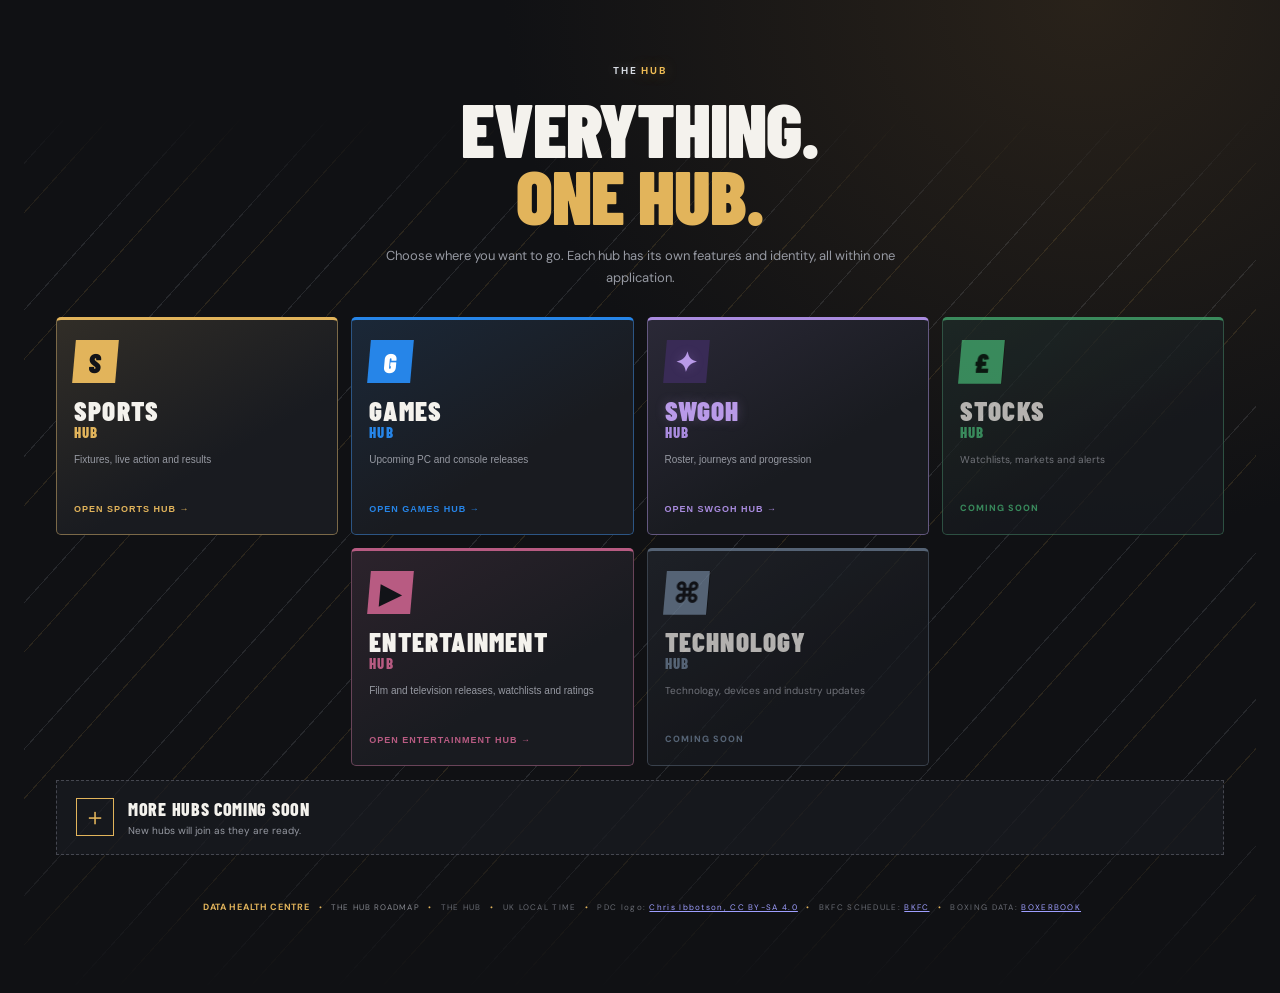
==== index.html @ 15275856 "Fix active darts events and refresh sports feeds" ====
<!doctype html>
<html lang="en-GB">
<head>
  <meta charset="utf-8">
  <meta name="viewport" content="width=device-width, initial-scale=1, viewport-fit=cover">
  <meta name="theme-color" content="#101114">
  <meta name="description" content="The Hub brings Sports, Games, SWGOH and more together in one place.">
  <link rel="manifest" href="./manifest.json">
  <link rel="stylesheet" href="./styles.css?v=20261112-14">
  <title>The Hub</title>
  <link rel="stylesheet" href="./swgoh.css?v=20261112-06">
</head>
<body>
  <div class="app-shell">
    <header class="topbar">
      <div class="brand-calendar-switcher">
        <button class="brand brand-calendar-trigger" id="calendar-menu-trigger" type="button" aria-label="Switch hub" aria-haspopup="true" aria-expanded="false" aria-controls="mobile-calendar-menu">
          <span class="brand-mark" id="brand-mark-letter">S</span>
          <span class="brand-wordmark"><strong id="brand-title">SPORTS</strong><small id="brand-subtitle">HUB</small></span>
          <span class="brand-switcher-caret" aria-hidden="true">⌄</span>
        </button>
        <div id="mobile-calendar-menu" class="mobile-calendar-menu" hidden aria-label="Choose hub"><button type="button" data-screen="hub-selection-screen"><span class="brand-menu-mark hub-home-mark" aria-hidden="true">H</span><span class="calendar-menu-wordmark"><strong>THE HUB</strong></span></button><button type="button" data-screen="home-screen"><span class="brand-menu-mark sports-mark" aria-hidden="true">S</span><span class="calendar-menu-wordmark"><strong>SPORTS</strong><small>HUB</small></span></button><button type="button" data-screen="games-calendar-screen"><span class="brand-menu-mark games-mark" aria-hidden="true">G</span><span class="calendar-menu-wordmark"><strong>GAMES</strong><small>HUB</small></span></button><button type="button" data-screen="entertainment-hub-screen"><span class="brand-menu-mark entertainment-mark" aria-hidden="true">▶</span><span class="calendar-menu-wordmark"><strong>ENTERTAINMENT</strong><small>HUB</small></span></button><button type="button" data-screen="swgoh-hub-screen"><img class="brand-menu-logo swgoh-menu-logo" src="https://play-lh.googleusercontent.com/A6eqLfsKSxaqGXhweuxc57kkkL4RkCNPL3sWHwXJ52Li1Fuiu327nGz4NnWhVRa73HYWrLvtTcNi_VzxZzJ_1Ck%3Dw240-h480" alt="" loading="lazy"><span class="calendar-menu-wordmark"><strong>SWGOH</strong><small>HUB</small></span></button></div>
      </div>
      <nav class="topbar-nav" aria-label="Main navigation">
        <button type="button" class="topbar-nav-item active" data-screen="home-screen"><span aria-hidden="true">⌂</span> HOME</button>
        <button type="button" class="topbar-nav-item" data-screen="weekend-screen"><span aria-hidden="true">★</span> FAVOURITES</button>
        <button type="button" class="topbar-nav-item sports-only-nav-item" data-screen="calendar-screen"><span aria-hidden="true">▦</span> CALENDAR</button>
      </nav>
      <div class="topbar-actions"><button id="global-search-open" class="secondary-button global-search-open" type="button" aria-label="Search all sports">⌕ <span>SEARCH</span></button><div class="notification-center" id="notification-center"><button id="notification-bell" class="secondary-button notification-bell" type="button" aria-label="Open notifications" aria-expanded="false" aria-controls="notification-popover"><span aria-hidden="true">🔔</span><span class="notification-bell-label">ALERTS</span><span id="notification-count" class="notification-count" hidden>0</span></button><section id="notification-popover" class="notification-popover" aria-label="Upcoming event notifications" hidden><div class="notification-popover-heading"><div><strong>UPCOMING ALERTS</strong><small>Events and releases in the next 14 days</small></div><button id="notification-mark-read" type="button">MARK ALL READ</button></div><div id="notification-list" class="notification-list"><p class="notification-empty">Loading upcoming events…</p></div></section></div><div class="topbar-display-tools" aria-label="Display options"><button type="button" id="home-customise-toggle" aria-expanded="false">⚙ PERSONALISE HOME</button><button type="button" id="compact-view-toggle" aria-pressed="false">▤ COMPACT VIEW</button></div><span class="live-status"><i></i> SCHEDULE</span><button id="manual-refresh" class="primary-button topbar-refresh" type="button" aria-label="Check for newly published sports data">CHECKING…</button></div>
    </header>
    <nav class="top-sport-selector" aria-label="Switch sport">
      <button type="button" class="top-sport-button" data-top-sport="f1" aria-label="Formula 1"><img src="https://www.formula1.com/assets/home/_next/static/media/f1-logo.43a01c6b.svg" alt=""><span>F1</span></button>
      <button type="button" class="top-sport-button" data-top-sport="darts" aria-label="PDC Darts"><img src="https://commons.wikimedia.org/wiki/Special:FilePath/Professional_Darts_Corporation_logo.png" alt="PDC logo" onerror="this.replaceWith(Object.assign(document.createElement('span'),{className:'top-sport-wordmark top-sport-pdc-fallback',textContent:'PDC'}))"><span>DARTS</span></button>
      <button type="button" class="top-sport-button" data-top-sport="boxing" aria-label="Boxing"><span class="top-sport-wordmark boxing-mark">BOX</span><span>BOXING</span></button>
      <button type="button" class="top-sport-button" data-top-sport="ufc" aria-label="UFC"><img src="https://commons.wikimedia.org/wiki/Special:Redirect/file/UFC%20Logo.svg" alt=""><span>UFC</span></button>
      <button type="button" class="top-sport-button" data-top-sport="speedway" aria-label="FIM Speedway"><span class="top-sport-wordmark speedway-top-mark">FIM</span><span>SPEEDWAY</span></button>
    </nav>
    <nav class="games-platform-hub" id="games-platform-hub" aria-label="Browse game releases by platform">
      <div class="games-platform-hub-heading"><span class="eyebrow games-eyebrow">EXPLORE BY PLATFORM</span><span>CHOOSE A PLATFORM TO SEE ITS UPCOMING RELEASES</span></div>
      <div class="games-platform-hub-grid">
        <button type="button" data-games-platform="all" aria-pressed="true"><span class="games-platform-hub-mark">ALL</span><strong>All platforms</strong><small>Every PC &amp; console release</small></button>
        <button type="button" data-games-platform="pc" aria-pressed="false"><img src="./assets/platform-windows.svg" alt=""><strong>PC</strong><small>Windows &amp; PC releases</small></button>
        <button type="button" data-games-platform="playstation" aria-pressed="false"><img src="./assets/platform-playstation.svg" alt=""><strong>PlayStation</strong><small>PS5 &amp; PS4 releases</small></button>
        <button type="button" data-games-platform="xbox" aria-pressed="false"><img src="./assets/platform-xbox.svg" alt=""><strong>Xbox</strong><small>Xbox console releases</small></button>
        <button type="button" data-games-platform="nintendo" aria-pressed="false"><img src="./assets/platform-nintendo.svg" alt=""><strong>Nintendo</strong><small>Switch family releases</small></button>
      </div>
    </nav>
    
    <section class="next-event-strip" aria-label="Next upcoming event in each sport">
      <div class="next-event-strip-heading"><span class="eyebrow">UP NEXT</span><span>SELECT AN EVENT TO OPEN ITS SPORT</span></div>
      <div id="next-event-ticker" class="next-event-ticker" aria-live="polite"><span class="next-event-loading">Loading the next events…</span></div>
    </section>

    <main>
      <section id="hub-selection-screen" class="screen hub-selection-screen active" aria-labelledby="hub-selection-title">
        <div class="hub-selection-hero">
          <span class="eyebrow"><span class="hub-name-the">THE</span> <span class="hub-name-hub">HUB</span></span>
          <h1 id="hub-selection-title">Everything.<br><em>One hub.</em></h1>
          <p>Choose where you want to go. Each hub has its own features and identity, all within one application.</p>
        </div>
        <div class="hub-selection-grid" aria-label="Choose a hub">
          <button type="button" class="hub-selection-tile sports-hub-tile" data-hub-screen="home-screen">
            <span class="hub-tile-mark sports-tile-mark" aria-hidden="true">S</span><span class="hub-tile-name"><strong>SPORTS</strong><small>HUB</small></span><span class="hub-tile-description">Fixtures, live action and results</span><span class="hub-tile-open">OPEN SPORTS HUB →</span>
          </button>
          <button type="button" class="hub-selection-tile games-hub-tile" data-hub-screen="games-calendar-screen">
            <span class="hub-tile-mark games-tile-mark" aria-hidden="true">G</span><span class="hub-tile-name"><strong>GAMES</strong><small>HUB</small></span><span class="hub-tile-description">Upcoming PC and console releases</span><span class="hub-tile-open">OPEN GAMES HUB →</span>
          </button>
          <button type="button" class="hub-selection-tile swgoh-hub-tile" data-hub-screen="swgoh-hub-screen">
            <span class="hub-tile-mark swgoh-tile-mark" aria-hidden="true">✦</span><span class="hub-tile-name"><strong>SWGOH</strong><small>HUB</small></span><span class="hub-tile-description">Roster, journeys and progression</span><span class="hub-tile-open">OPEN SWGOH HUB →</span>
          </button>
          <article class="hub-selection-tile stock-hub-tile is-coming" aria-label="Stocks Hub coming soon">
            <span class="hub-tile-mark stock-tile-mark" aria-hidden="true">£</span><span class="hub-tile-name"><strong>STOCKS</strong><small>HUB</small></span><span class="hub-tile-description">Watchlists, markets and alerts</span><span class="hub-tile-open">COMING SOON</span>
          </article>
          <button type="button" class="hub-selection-tile entertainment-hub-tile" data-hub-screen="entertainment-hub-screen">
            <span class="hub-tile-mark entertainment-tile-mark" aria-hidden="true">▶</span><span class="hub-tile-name"><strong>ENTERTAINMENT</strong><small>HUB</small></span><span class="hub-tile-description">Film and television releases, watchlists and ratings</span><span class="hub-tile-open">OPEN ENTERTAINMENT HUB →</span>
          </button>
          <article class="hub-selection-tile technology-hub-tile is-coming" aria-label="Technology Hub coming soon">
            <span class="hub-tile-mark technology-tile-mark" aria-hidden="true">⌘</span><span class="hub-tile-name"><strong>TECHNOLOGY</strong><small>HUB</small></span><span class="hub-tile-description">Technology, devices and industry updates</span><span class="hub-tile-open">COMING SOON</span>
          </article>
        </div>
        <section class="hub-selection-coming"><span class="hub-selection-coming-mark">＋</span><div><strong>More Hubs Coming Soon</strong><p>New hubs will join as they are ready.</p></div></section>
      </section>
<section id="entertainment-hub-screen" class="screen entertainment-hub-screen" aria-labelledby="entertainment-hub-title">
  <div class="entertainment-hero">
    <div class="entertainment-hero-copy">
      <span class="eyebrow entertainment-eyebrow">THE ENTERTAINMENT HUB</span>
      <h1 id="entertainment-hub-title">Film. Television.<br><em>All in one place.</em></h1>
      <p>Discover cinema releases, new and returning series, trailers and where to watch in the UK.</p>
      <div class="entertainment-hero-meta"><span>FILM &amp; TELEVISION ONLY</span><span>POWERED BY TMDB</span></div>
    </div><div class="entertainment-hero-mark" aria-hidden="true">▶</div>
  </div>
  <div class="entertainment-toolbar">
    <label class="entertainment-search"><span aria-hidden="true">⌕</span><input id="entertainment-search-input" type="search" placeholder="Search films and television…" autocomplete="off"><kbd>ENTER</kbd></label>
    <span id="entertainment-data-status" class="entertainment-data-status" role="status" aria-live="polite">Connecting to film and TV listings…</span>
  </div>
  <nav class="entertainment-section-nav" aria-label="Entertainment sections">
    <a href="#entertainment-film-section">FILMS</a><a href="#entertainment-tv-section">TELEVISION</a><a href="#entertainment-watchlist-section">MY WATCHLIST</a>
  </nav>
  <section id="entertainment-search-results" class="entertainment-content-section" hidden>
    <div class="entertainment-section-heading"><div><span class="eyebrow entertainment-eyebrow">DISCOVERY</span><h2>Search <em>results.</em></h2></div><span id="entertainment-search-count" class="entertainment-section-tag"></span></div>
    <div id="entertainment-search-grid" class="entertainment-title-grid"></div>
  </section>
  <section id="entertainment-film-section" class="entertainment-content-section">
    <div class="entertainment-section-heading"><div><span class="eyebrow entertainment-eyebrow">THE CINEMA</span><h2>Films <em>&amp; releases.</em></h2></div><span class="entertainment-section-tag">FILM</span></div>
    <div class="entertainment-shelf"><div class="entertainment-shelf-heading"><div class="entertainment-shelf-title"><h3>Now playing in cinemas</h3><span>UK RELEASES</span></div><div class="entertainment-shelf-controls" aria-label="Now playing in cinemas carousel controls"><button type="button" data-shelf-scroll="entertainment-now-playing" data-direction="-1" aria-label="Scroll Now playing in cinemas left">‹</button><button type="button" data-shelf-scroll="entertainment-now-playing" data-direction="1" aria-label="Scroll Now playing in cinemas right">›</button></div></div><div id="entertainment-now-playing" class="entertainment-title-grid"><p class="entertainment-loading">Loading cinema releases…</p></div></div>
    <div class="entertainment-shelf"><div class="entertainment-shelf-heading"><div class="entertainment-shelf-title"><h3>Coming soon</h3><span>UPCOMING FILMS</span></div><div class="entertainment-shelf-controls" aria-label="Coming soon carousel controls"><button type="button" data-shelf-scroll="entertainment-upcoming-films" data-direction="-1" aria-label="Scroll Coming soon left">‹</button><button type="button" data-shelf-scroll="entertainment-upcoming-films" data-direction="1" aria-label="Scroll Coming soon right">›</button></div></div><div id="entertainment-upcoming-films" class="entertainment-title-grid"><p class="entertainment-loading">Loading upcoming films…</p></div></div>
    <div class="entertainment-shelf"><div class="entertainment-shelf-heading"><div class="entertainment-shelf-title"><h3>Popular films</h3><span>MOST DISCUSSED</span></div><div class="entertainment-shelf-controls" aria-label="Popular films carousel controls"><button type="button" data-shelf-scroll="entertainment-popular-films" data-direction="-1" aria-label="Scroll Popular films left">‹</button><button type="button" data-shelf-scroll="entertainment-popular-films" data-direction="1" aria-label="Scroll Popular films right">›</button></div></div><div id="entertainment-popular-films" class="entertainment-title-grid"><p class="entertainment-loading">Loading popular films…</p></div></div>
  </section>
  <section id="entertainment-tv-section" class="entertainment-content-section">
    <div class="entertainment-section-heading"><div><span class="eyebrow entertainment-eyebrow">ON YOUR SCREEN</span><h2>Television <em>&amp; streaming.</em></h2></div><span class="entertainment-section-tag">TV</span></div>
    <div class="entertainment-shelf"><div class="entertainment-shelf-heading"><div class="entertainment-shelf-title"><h3>On the air</h3><span>NEW EPISODES</span></div><div class="entertainment-shelf-controls" aria-label="On the air carousel controls"><button type="button" data-shelf-scroll="entertainment-on-air" data-direction="-1" aria-label="Scroll On the air left">‹</button><button type="button" data-shelf-scroll="entertainment-on-air" data-direction="1" aria-label="Scroll On the air right">›</button></div></div><div id="entertainment-on-air" class="entertainment-title-grid"><p class="entertainment-loading">Loading TV listings…</p></div></div>
    <div class="entertainment-shelf"><div class="entertainment-shelf-heading"><div class="entertainment-shelf-title"><h3>Airing today</h3><span>UK TODAY</span></div><div class="entertainment-shelf-controls" aria-label="Airing today carousel controls"><button type="button" data-shelf-scroll="entertainment-airing-today" data-direction="-1" aria-label="Scroll Airing today left">‹</button><button type="button" data-shelf-scroll="entertainment-airing-today" data-direction="1" aria-label="Scroll Airing today right">›</button></div></div><div id="entertainment-airing-today" class="entertainment-title-grid"><p class="entertainment-loading">Loading today's episodes…</p></div></div>
    <div class="entertainment-shelf"><div class="entertainment-shelf-heading"><div class="entertainment-shelf-title"><h3>Popular series</h3><span>POPULAR TV</span></div><div class="entertainment-shelf-controls" aria-label="Popular series carousel controls"><button type="button" data-shelf-scroll="entertainment-popular-tv" data-direction="-1" aria-label="Scroll Popular series left">‹</button><button type="button" data-shelf-scroll="entertainment-popular-tv" data-direction="1" aria-label="Scroll Popular series right">›</button></div></div><div id="entertainment-popular-tv" class="entertainment-title-grid"><p class="entertainment-loading">Loading popular series…</p></div></div>
  </section>
  <section id="entertainment-watchlist-section" class="entertainment-content-section">
    <div class="entertainment-section-heading"><div><span class="eyebrow entertainment-eyebrow">YOUR COLLECTION</span><h2>My <em>watchlist.</em></h2></div><span id="entertainment-watchlist-count" class="entertainment-section-tag">0 SAVED</span></div>
    <div id="entertainment-watchlist-grid" class="entertainment-title-grid"><p class="entertainment-empty-copy">Save films and series with the ☆ button on any title.</p></div>
  </section>
  <div class="entertainment-attribution">This product uses the TMDB API but is not endorsed or certified by TMDB. Streaming availability data is provided by JustWatch via TMDB.</div>
  <div class="entertainment-page-footer"><button type="button" class="entertainment-back-button" data-screen="hub-selection-screen">← BACK TO THE HUB</button><button type="button" class="entertainment-roadmap-button" data-screen="entertainment-version-history-screen">ENTERTAINMENT VERSION HISTORY &amp; TO-DO →</button></div>
</section>
<section id="entertainment-version-history-screen" class="screen entertainment-version-history-screen" aria-labelledby="entertainment-version-history-title">
  <div class="page-intro entertainment-roadmap-intro"><span class="eyebrow entertainment-eyebrow">ENTERTAINMENT HUB · RELEASE NOTES</span><h1 id="entertainment-version-history-title">Entertainment <em>roadmap.</em></h1><p>Version history and planned improvements for the film and television hub. This roadmap is separate from Sports, Games and The Hub platform roadmaps.</p></div>
  <section class="entertainment-roadmap-release">
    <div class="entertainment-roadmap-top"><span class="eyebrow entertainment-eyebrow">CURRENT RELEASE</span><span class="entertainment-section-tag">V1.0 · FOUNDATION</span></div>
    <h2>Entertainment Hub V1.0</h2><p>TMDB-powered film and TV discovery, UK release information, title details, trailers, watch providers and a personal watchlist.</p>
    <ul><li>Film and television listings in separate sections.</li><li>Search, title detail panels, trailers and UK watch-provider links.</li><li>Personal watchlist saved on this device.</li></ul>
  </section>
  <section class="entertainment-roadmap-todo">
    <div class="entertainment-section-heading"><div><span class="eyebrow entertainment-eyebrow">WHAT'S NEXT</span><h2>Entertainment <em>to-do list.</em></h2></div><span class="entertainment-section-tag">PLANNED WORK</span></div>
    <article class="entertainment-roadmap-item is-complete"><span>✓</span><div><strong>Secure TMDB connection</strong><p>Keep the TMDB access token in Supabase and request catalogue data through the read-only Edge Function.</p></div><b>COMPLETE</b></article>
    <article class="entertainment-roadmap-item is-complete"><span>✓</span><div><strong>Film and TV discovery</strong><p>Separate UK-focused film and television shelves with posters, dates and popularity information.</p></div><b>COMPLETE</b></article>
    <article class="entertainment-roadmap-item is-complete"><span>✓</span><div><strong>Search, title details and watchlist</strong><p>Search both catalogues, inspect title information and save titles locally.</p></div><b>COMPLETE</b></article>
    <article class="entertainment-roadmap-item is-complete"><span>✓</span><div><strong>UK streaming availability</strong><p>Show TMDB/JustWatch provider information when available for the selected title.</p></div><b>COMPLETE</b></article>
    <article class="entertainment-roadmap-item"><span>01</span><div><strong>Trending films and series</strong><p>Add dedicated daily and weekly trending shelves with clear date ranges.</p></div><b>PLANNED</b></article>
    <article class="entertainment-roadmap-item"><span>02</span><div><strong>UK box office</strong><p>Add verified UK box-office chart data, source attribution and weekly movement.</p></div><b>PLANNED</b></article>
    <article class="entertainment-roadmap-item"><span>03</span><div><strong>Episode and season tracking</strong><p>Expand TV details with season progress, episode dates and watched-status tracking.</p></div><b>PLANNED</b></article>
    <article class="entertainment-roadmap-item"><span>04</span><div><strong>Personal ratings and watch history</strong><p>Let you rate titles and maintain a watched history alongside your watchlist.</p></div><b>PLANNED</b></article>
    <article class="entertainment-roadmap-item"><span>05</span><div><strong>Notifications</strong><p>Optional reminders for upcoming cinema releases and new episodes of followed series.</p></div><b>PLANNED</b></article>
  </section>
  <div class="entertainment-page-footer"><button type="button" class="entertainment-back-button" data-screen="entertainment-hub-screen">← BACK TO ENTERTAINMENT</button><span>ENTERTAINMENT HUB · VERSION HISTORY &amp; ROADMAP</span></div>
</section>
<div id="entertainment-detail-overlay" class="entertainment-detail-overlay" hidden>
  <section class="entertainment-detail-panel" role="dialog" aria-modal="true" aria-labelledby="entertainment-detail-title">
    <button id="entertainment-detail-close" class="entertainment-detail-close" type="button" aria-label="Close title details">×</button>
    <div id="entertainment-detail-content"></div>
  </section>
</div>
<section id="home-screen" class="screen" aria-labelledby="home-title">
        <div class="hero">
          <div class="eyebrow">SIX SPORTS · ONE HUB</div>
          <h1 id="home-title">Every sport.<br><em>One hub.</em></h1>
          <p>Formula 1, PDC darts, boxing, UFC, FIM Speedway and BKFC — all in one place.</p>
          <div class="hero-meta"><span>🇬🇧 UK LOCAL TIME</span><span id="home-updated">WAITING FOR FIRST SYNC</span></div>
          <p id="refresh-help" class="refresh-help" role="status" aria-live="polite">Data syncs automatically every 4 hours. Tap to check for the latest published schedules.</p>
        </div>
        <section id="featured-event-widget" class="featured-event-widget" aria-label="Featured upcoming sports event" hidden>
          <div class="featured-event-topline"><span class="eyebrow">THE NEXT BIG ONE</span><span id="featured-event-kicker" class="featured-event-kicker">FEATURED EVENT</span></div>
          <div class="featured-event-content">
            <div id="featured-event-mark" class="featured-event-mark" aria-hidden="true">★</div>
            <div class="featured-event-copy"><span id="featured-event-sport" class="featured-event-sport">SPORT</span><h2 id="featured-event-name">Featured event</h2><p id="featured-event-meta">Date and venue</p><div id="featured-event-countdown" class="featured-event-countdown"></div><div id="featured-event-details" class="featured-event-details" aria-label="Event details"></div></div>
          </div>
          <div class="featured-event-footer"><span id="featured-event-note">A headline event across your sports</span><button id="featured-event-open" class="featured-event-button" type="button">VIEW EVENT →</button></div>
        </section>
          <section class="home-next-up-panel" aria-labelledby="home-next-up-title"><div class="live-centre-subheading"><h3 id="home-next-up-title">NEXT UP ACROSS SPORT</h3><span>ONE EVENT PER SPORT</span></div><div id="home-next-up-list" class="home-next-up-list"><p class="live-centre-empty">Loading the next event in each sport…</p></div></section>
        <section id="live-sports-centre" class="live-centre" aria-labelledby="live-centre-title">
          <div class="live-centre-heading"><div><span class="eyebrow">ACROSS YOUR SPORTS</span><h2 id="live-centre-title">Live Sports Centre</h2></div><span class="live-centre-clock">UK LOCAL TIME</span></div>
          <section class="live-now-panel" aria-labelledby="live-now-title"><div class="live-centre-subheading"><h3 id="live-now-title">LIVE NOW</h3><span id="live-now-count">CHECKING FEEDS</span></div><div id="live-now-events" class="live-centre-list"><p class="live-centre-empty">Checking current event feeds…</p></div></section>
          <section class="live-upcoming-panel" aria-labelledby="live-upcoming-title"><div class="live-centre-subheading"><h3 id="live-upcoming-title">COMING UP · NEXT 7 DAYS</h3><span id="live-upcoming-count" class="live-upcoming-count">CHECKING</span><button type="button" class="text-link" id="live-centre-calendar">FULL CALENDAR ↗</button></div><div id="live-upcoming-events" class="live-centre-list"><p class="live-centre-empty">Upcoming events will appear here when feeds load.</p></div></section>
        </section>
        <div class="home-speedway-sport-picker">
        <section id="home-speedway-calendar" class="home-speedway-calendar" aria-labelledby="home-speedway-title">
          <div class="live-centre-subheading"><div><span class="eyebrow">FIM SPEEDWAY · 2027 SEASON</span><h3 id="home-speedway-title">Speedway calendar</h3></div><button type="button" class="text-link" id="home-speedway-open">FULL SPEEDWAY CENTRE ↗</button></div>
          <div id="home-speedway-events" class="home-speedway-events"><p class="live-centre-empty">Loading the Speedway calendar…</p></div>
        </section>
        <div class="home-sport-picker-section">
          <section id="sports-carousel-section" class="sports-carousel-section" aria-label="Choose a sport">
          <div class="sports-carousel-heading"><span class="eyebrow">CHOOSE YOUR SPORT</span><span class="carousel-hint">SELECT A TILE TO OPEN</span></div>
          <div class="sports-carousel-controls">
            <button class="carousel-arrow" id="sport-previous" type="button" aria-label="Previous sport">‹</button>
            <div class="sports-carousel" id="sports-carousel" tabindex="0" aria-label="Choose a sport">
              <button class="sport-slide sport-f1" type="button" data-sport="f1" aria-pressed="true">
                <span class="sport-slide-kicker">MOTORSPORT</span><img class="sport-slide-logo" src="https://www.formula1.com/assets/home/_next/static/media/f1-logo.43a01c6b.svg" alt="Formula 1 official logo" loading="eager"><strong>FORMULA 1</strong><small>RACES · QUALIFYING · RESULTS</small><span class="sport-slide-open">OPEN F1 →</span>
              </button>
              <button class="sport-slide sport-darts" type="button" data-sport="darts" aria-pressed="false">
                <span class="sport-slide-kicker">PDC TOUR</span><img class="sport-slide-logo sport-logo-darts" src="https://commons.wikimedia.org/wiki/Special:FilePath/Professional_Darts_Corporation_logo.png" alt="Professional Darts Corporation logo" loading="eager" onerror="this.replaceWith(Object.assign(document.createElement('span'),{className:'sport-slide-logo sport-logo-darts-fallback',textContent:'PDC'}))"><strong>DARTS</strong><small>TOURNAMENT CALENDAR</small><span class="sport-slide-open">OPEN DARTS →</span>
              </button>
              <button class="sport-slide sport-boxing" type="button" data-sport="boxing" aria-pressed="false">
                <span class="sport-slide-kicker">THE FIGHT GAME</span><span class="sport-slide-logo sport-logo-boxing" role="img" aria-label="Boxing">BOXING</span><strong>BOXING</strong><small>FIGHT NIGHTS · FULL CARDS</small><span class="sport-slide-open">OPEN BOXING →</span>
              </button>
              <button class="sport-slide sport-ufc" type="button" data-sport="ufc" aria-pressed="false">
                <span class="sport-slide-kicker">MIXED MARTIAL ARTS</span><img class="sport-slide-logo sport-logo-ufc" src="https://commons.wikimedia.org/wiki/Special:Redirect/file/UFC%20Logo.svg" alt="UFC logo" loading="eager"><strong>UFC</strong><small>EVENTS · FIGHT CARDS · RESULTS</small><span class="sport-slide-open">OPEN UFC →</span>
              </button>
              <button class="sport-slide sport-speedway" type="button" data-sport="speedway" aria-pressed="false"><span class="sport-slide-kicker">FIM WORLD CHAMPIONSHIPS</span><span class="sport-slide-logo sport-logo-speedway" role="img" aria-label="FIM Speedway">FIM</span><strong>SPEEDWAY</strong><small>GRAND PRIX · NATIONS · WORLD CUP</small><span class="sport-slide-open">OPEN SPEEDWAY →</span></button>
              <button class="sport-slide sport-bkfc" type="button" data-sport="bkfc" aria-pressed="false"><span class="sport-slide-kicker">BARE-KNUCKLE BOXING</span><img class="sport-slide-logo sport-logo-bkfc" src="https://commons.wikimedia.org/wiki/Special:Redirect/file/Bkfc-logo.png" alt="BKFC logo" loading="lazy"><strong>BKFC</strong><small>EVENTS · FIGHT CARDS · RESULTS</small><span class="sport-slide-open">OPEN BKFC →</span></button>
            </div>
            <button class="carousel-arrow" id="sport-next" type="button" aria-label="Next sport">›</button>
          </div>
          <div class="sports-carousel-footer"><div class="carousel-dots" id="sports-carousel-dots" aria-label="Select a sport"></div><span id="sports-carousel-position">01 / 05</span></div>
        </section>
        </div>
        </div>
        
                <section id="sport-coming-soon" class="sport-coming-soon" aria-live="polite" hidden>
          <span class="sport-coming-icon" id="sport-coming-icon">🏎️</span>
          <span class="eyebrow" id="sport-coming-kicker">FORMULA 1</span>
          <h2 id="sport-coming-title">F1 calendar coming next</h2>
          <p id="sport-coming-copy">The four-sport foundation is in place. The schedule and results feed will be connected in the next stage.</p>
          <span class="sport-coming-status">DATA CONNECTION · NEXT STAGE</span>
        </section>
        <section id="sports-hub-banner" class="sports-hub-banner" aria-label="Championships and rankings"><div class="sports-hub-heading"><span class="eyebrow">THE SPORTS HUB</span><span id="sports-hub-updated">STANDINGS &amp; RANKINGS</span></div><div id="sports-hub-content"><div class="sport-hub-loading">Championships and rankings will appear here after the next data sync.</div></div></section>
        <div id="sport-data-panel" class="sport-data-panel" hidden></div>
        <div id="boxing-home-content">
        <section class="high-profile-section" aria-labelledby="high-profile-title">
          <div class="section-heading compact"><div><span class="eyebrow">BIG NAMES · BIG FIGHTS</span><h2 id="high-profile-title">High Profile Fights</h2></div><span class="count-badge">FEATURED BOUTS</span></div>
          <div id="high-profile-list" class="high-profile-list"><div class="muted-note">High-profile matchups will appear here when confirmed.</div></div>
        </section>
        <section class="uk-headliners" aria-labelledby="uk-headliners-title">
          <div class="section-heading compact"><div><span class="eyebrow">BRITISH BOXING</span><h2 id="uk-headliners-title">Main UK fights</h2></div><span class="count-badge">UK CARDS</span></div>
          <div id="uk-headliners-list" class="uk-headliners-list"><div class="muted-note">UK headline fights will appear here when the schedule loads.</div></div>
        </section>
        <section class="tonight-panel" aria-labelledby="tonight-heading">
          <div class="tonight-heading">
            <div><span class="eyebrow">TODAY'S SCHEDULE</span><h2 id="tonight-heading">Tonight's fights</h2></div>
            <button id="today-date-button" class="date-select-button" type="button" aria-expanded="false"><span id="today-date-label">Today</span><strong>VIEW FIGHTS ↓</strong></button>
          </div>
          <div id="tonight-bouts" class="bout-list tonight-bouts" hidden></div>
        </section>
        <div class="section-heading"><div><span class="eyebrow">WHAT'S NEXT</span><h2>Upcoming fight dates</h2></div><span class="count-badge" id="event-count">0 DATES</span></div>
        <div id="next-events" class="event-list">
          <div class="empty-state"><span class="empty-icon">🥊</span><h3>Fight schedule loading</h3><p>Once the data feed is connected, newly announced events will appear here automatically.</p></div>
        </div>
        <div class="section-heading compact"><div><span class="eyebrow">UP NEXT</span><h2>Headline bouts</h2></div></div>
        <div id="headline-bouts" class="bout-list">
          <div class="muted-note">Headline fights will appear here when confirmed data is available.</div>
        </div>
        </div>
      </section>

      <section id="sport-detail-screen" class="screen" aria-labelledby="sport-detail-title">
        <div class="sport-detail-toolbar"><button type="button" class="secondary-button" id="sport-detail-back">← ALL SPORTS</button><span class="eyebrow">SPORT PROFILE &amp; EVENT CENTRE</span></div>
        <div id="sport-page-content" aria-live="polite"></div>
      </section>

      <section id="f1-grand-prix-screen" class="screen f1-grand-prix-screen" aria-labelledby="f1-gp-title">
        <div class="f1-gp-toolbar"><button type="button" class="secondary-button" id="f1-gp-back">← F1 OVERVIEW</button><span class="eyebrow">FORMULA 1 · GRAND PRIX CENTRE</span></div>
        <div id="f1-grand-prix-content" aria-live="polite"><div class="muted-note">Loading the Grand Prix Centre…</div></div>
      </section>

      <section id="speedway-screen" class="screen speedway-screen" aria-labelledby="speedway-title">
        <div class="speedway-toolbar"><button type="button" class="secondary-button" id="speedway-back">← ALL SPORTS</button><span class="eyebrow">FIM SPEEDWAY · WORLD CHAMPIONSHIPS</span></div>
        <div id="speedway-page-content" aria-live="polite"><p class="speedway-loading">Loading the Speedway Centre…</p></div>
      </section>

      <section id="calendar-screen" class="screen" aria-labelledby="calendar-title">
        <div class="page-intro"><span class="eyebrow">FIVE FEED-BASED SPORTS</span><h1 id="calendar-title">Sports <em>calendar.</em></h1><p>Browse dates from the live F1, PDC darts, boxing, UFC and BKFC feeds. FIM Speedway has its own dedicated competition calendar.</p></div>
        <div class="calendar-panel">
          <div class="calendar-toolbar"><button id="prev-month" class="icon-button" aria-label="Previous month">‹</button><h2 id="month-label">Month Year</h2><button id="next-month" class="icon-button" aria-label="Next month">›</button></div>
          <div class="weekdays"><span>MON</span><span>TUE</span><span>WED</span><span>THU</span><span>FRI</span><span>SAT</span><span>SUN</span></div>
          <div id="calendar-grid" class="calendar-grid"></div>
          <div class="calendar-legend"><span><i></i> Event scheduled</span><span>Times shown in UK local time</span></div>
        </div>
        <div class="calendar-sport-filters" id="calendar-sport-filters" aria-label="Filter calendar by sport"><button type="button" data-calendar-sport="all" aria-pressed="true">ALL</button><button type="button" data-calendar-sport="f1" aria-pressed="false">F1</button><button type="button" data-calendar-sport="darts" aria-pressed="false">DARTS</button><button type="button" data-calendar-sport="boxing" aria-pressed="false">BOXING</button><button type="button" data-calendar-sport="ufc" aria-pressed="false">UFC</button><button type="button" data-calendar-sport="bkfc" aria-pressed="false">BKFC</button></div>
        <div class="section-heading"><div><span class="eyebrow">SELECTED DATE</span><h2 id="selected-date-label">Choose a date</h2></div></div>
        <div id="selected-date-events" class="event-list"><div class="muted-note">Select a date to see its events.</div></div>
        <div id="sports-selected-date-events" class="event-list"></div>
      </section>

      <section id="weekend-screen" class="screen favourites-screen" aria-labelledby="weekend-title">
        <div class="page-intro"><span class="eyebrow">YOUR PERSONAL SPORTS HUB</span><h1 id="weekend-title">My <em>Favourites.</em></h1><p>Keep the drivers, teams and competitors you follow close. Profiles update with published standings, rankings and event schedules.</p></div>
        <section class="favourites-add-panel" aria-labelledby="favourites-add-title">
          <div class="section-heading compact"><div><span class="eyebrow">BUILD YOUR LINE-UP</span><h2 id="favourites-add-title">Add a favourite</h2></div><span class="count-badge">ALL FIVE SPORTS</span></div>
          <form id="favourites-form" class="favourites-form">
            <label>SPORT<select id="favourite-sport" required><option value="f1">Formula 1</option><option value="darts">PDC Darts</option><option value="boxing">Boxing</option><option value="ufc">UFC</option><option value="bkfc">BKFC</option></select></label>
            <label>PROFILE TYPE<select id="favourite-type" required><option value="driver">Driver</option><option value="team">Constructor / Team</option></select></label>
            <label class="favourite-name-field">NAME<input id="favourite-name" type="text" maxlength="70" placeholder="Search or enter a name" list="favourite-suggestions" autocomplete="off" required><datalist id="favourite-suggestions"></datalist></label>
            <label class="favourite-note-field">PERSONAL NOTE <input id="favourite-note" type="text" maxlength="120" placeholder="Optional note"></label>
            <button class="primary-button" type="submit">＋ ADD TO FAVOURITES</button>
          </form>
          <p class="favourites-storage-note">Your favourites and personal notes are saved on this device. Published stats and schedules refresh when the app data updates.</p>
        </section>
        <div class="favourites-toolbar"><div><span class="eyebrow">YOUR COLLECTION</span><strong id="favourites-count">0 FAVOURITES</strong></div><div id="favourites-filters" class="favourites-filters" aria-label="Filter favourites"><button type="button" data-fav-filter="all" aria-pressed="true">ALL</button><button type="button" data-fav-filter="f1" aria-pressed="false">F1</button><button type="button" data-fav-filter="darts" aria-pressed="false">DARTS</button><button type="button" data-fav-filter="boxing" aria-pressed="false">BOXING</button><button type="button" data-fav-filter="ufc" aria-pressed="false">UFC</button><button type="button" data-fav-filter="bkfc" aria-pressed="false">BKFC</button></div></div>
        <div id="favourites-content" class="favourites-grid" aria-live="polite"><div class="favourites-empty"><span>★</span><h3>Your sports line-up starts here</h3><p>Add a driver, team, darts player or fighter above. Their available stats and upcoming events will appear in this space.</p></div></div>
      </section>
      <section id="cards-screen" class="screen" aria-labelledby="cards-title">
        <div class="page-intro"><span class="eyebrow">ALL FIVE SPORTS</span><h1 id="cards-title">Events &amp; <em>fight cards.</em></h1><p>F1 sessions and results, PDC tournament dates, UFC and BKFC cards, and boxing bouts.</p></div>
        <div id="full-cards" class="event-list"><div class="empty-state"><span class="empty-icon">📋</span><h3>Full cards will appear here</h3><p>Event cards will populate as reliable bout information becomes available.</p></div></div>
        <div id="sports-event-cards" class="event-list"></div>
      </section>
      <section id="settings-screen" class="screen" aria-labelledby="settings-title">
        <div class="page-intro"><span class="eyebrow">MAKE IT YOURS</span><h1 id="settings-title">Your <em>settings.</em></h1><p>Preview the Formula 1 team colours before choosing your favourite. Your saved theme only changes when you press Apply.</p></div>
        <section class="hub-startup-settings" aria-labelledby="hub-startup-heading">
          <span class="eyebrow">APPLICATION STARTUP</span><h2 id="hub-startup-heading">Startup destination</h2>
          <p class="settings-help">Choose what The Hub opens to when you launch the app. This setting is saved on this device.</p>
          <label class="hub-startup-label" for="hub-startup-destination">Open on startup</label>
          <select id="hub-startup-destination" class="favourite-team-select">
            <option value="hub-selection-screen">Hub Selection Screen</option>
            <option value="home-screen">Sports Hub</option>
            <option value="games-calendar-screen">Games Hub</option>
            <option value="swgoh-hub-screen">SWGOH Hub</option>
          </select>
        </section>
        <section class="favourite-team-panel" aria-labelledby="favourite-team-heading">
          <span class="eyebrow">FORMULA 1 PERSONALISATION</span>
          <h2 id="favourite-team-heading">Favourite team</h2>
          <p class="settings-help">Choose a team to preview its colours. Nothing changes across the app until you press Apply.</p>
          <div class="theme-preview-tools">
            <label for="theme-preview-team">Preview a team</label>
            <select id="theme-preview-team" class="favourite-team-select">
              <option value="">Default Sports Hub</option>
              <option value="Mercedes">Mercedes</option><option value="Ferrari">Scuderia Ferrari</option><option value="Red Bull">Oracle Red Bull Racing</option><option value="McLaren">McLaren</option><option value="RB F1 Team">Racing Bulls</option><option value="Alpine F1 Team">BWT Alpine</option><option value="Haas F1 Team">MoneyGram Haas</option><option value="Audi">Audi</option><option value="Williams">Williams</option><option value="Aston Martin">Aston Martin</option><option value="Cadillac F1 Team">Cadillac</option>
            </select>
            <p class="settings-help">Previewing won't change your saved favourite until you apply it.</p>
          </div>
          <div class="theme-preview-stage theme-preview-fullpage" id="theme-preview-stage" aria-live="polite">
            <div class="theme-preview-diagonals" aria-hidden="true"></div>
            <div class="theme-preview-caption"><span class="eyebrow">FULL WEBSITE THEME PREVIEW</span><strong id="theme-preview-name">THE HUB</strong></div>
            <div class="preview-site-topbar"><div class="preview-site-brand"><b>S</b><span><strong>THE HUB</strong><small>SPORTS HUB</small></span></div><span class="preview-site-status"><i></i> SCHEDULE</span></div>
            <div class="preview-site-sports"><span class="selected preview-site-f1"><b>F1</b><i id="theme-preview-team-mark">F1</i><small id="theme-preview-team-name">TEAM THEME PREVIEW</small></span><span>DARTS</span><span>BOXING</span><span>UFC</span><span>SPEEDWAY</span><span>BKFC</span></div>
            <div class="preview-site-ticker"><b>UP NEXT</b><span>FORMULA 1&nbsp; · &nbsp;RACE WEEKEND</span><span>→</span></div>
            <section class="preview-site-hero"><span class="eyebrow">FIVE SPORTS · ONE HUB</span><h3>Every sport.<br><em>One hub.</em></h3><p>Formula 1, PDC darts, boxing, UFC, FIM Speedway and BKFC — all in one place.</p><span class="theme-preview-cta">EXPLORE CALENDAR&nbsp; →</span><div class="preview-site-meta">🇬🇧 UK LOCAL TIME <span>LIVE SPORTS CENTRE</span></div></section>
            <section class="preview-site-section"><div class="preview-site-heading"><span class="eyebrow">ACROSS ALL FIVE SPORTS</span><b>Live Sports Centre</b></div><div class="preview-site-live"><i></i><span><small>LIVE NOW</small><strong>Race weekend coverage</strong></span><b>LIVE</b></div><div class="preview-site-live"><i></i><span><small>COMING UP</small><strong>Next events across your sports</strong></span><b>→</b></div></section>
            <section class="preview-site-section"><div class="preview-site-heading"><span class="eyebrow">CHOOSE YOUR SPORT</span><b>Explore the calendar</b></div><div class="preview-site-sportcards"><div><small>MOTORSPORT</small><b>FORMULA 1</b><span>RACES · RESULTS</span></div><div><small>PDC TOUR</small><b>DARTS</b><span>TOURNAMENTS</span></div><div><small>THE FIGHT GAME</small><b>BOXING</b><span>FIGHT NIGHTS</span></div></div></section>
            <section class="preview-site-section"><div class="preview-site-heading"><span class="eyebrow">CHAMPIONSHIP</span><b>Driver standings</b></div><div class="preview-site-standing"><b>01</b><span>Driver championship</span><strong>2026</strong></div><div class="preview-site-standing"><b>02</b><span>Constructor championship</span><strong>2026</strong></div></section>
            <div class="preview-site-bottomnav"><span class="active">⌂<small>HOME</small></span><span>▦<small>CALENDAR</small></span><span>◷<small>WEEKEND</small></span><span>⚙<small>SETTINGS</small></span></div>
          </div>
          <div class="theme-preview-actions"><button type="button" class="primary-button" id="apply-preview-theme">APPLY THIS THEME</button><button type="button" class="secondary-button" id="cancel-preview-theme">CANCEL PREVIEW</button></div>
          <div class="favourite-team-actions"><button type="button" class="secondary-button" id="settings-back">← BACK TO HOME</button></div>
        </section>
      </section>
      <section id="version-history-screen" class="screen" aria-labelledby="version-history-title">
        <div class="page-intro"><span class="eyebrow">SPORTS CALENDAR · RELEASE NOTES</span><h1 id="version-history-title">Version <em>history.</em></h1><p>A record of the features, improvements and fixes added to each release.</p></div>
        <section class="recent-release-updates" aria-labelledby="recent-release-title">
          <div class="jobs-todo-group-title"><span class="jobs-priority-dot"></span><h3 id="recent-release-title">Latest merged updates</h3></div>
          <p class="recent-release-intro">Features, significant fixes and improvements are added here automatically when their pull requests are merged.</p>
          <div id="recent-release-list" class="recent-release-list" aria-live="polite"><p class="sport-hub-loading">Loading the latest merged changes…</p></div>
          <p id="recent-release-status" class="recent-release-status">Updates are sourced from merged GitHub pull requests.</p>
        </section>
        <section class="jobs-todo" aria-labelledby="jobs-todo-title">
          <div class="jobs-todo-heading"><div><span class="eyebrow">PROJECT BACKLOG</span><h2 id="jobs-todo-title">Jobs <em>to do.</em></h2><p>Completed work is separated from unfinished and planned work. Statuses reflect merged changes, not assumptions about live data coverage.</p></div><span class="jobs-todo-count">V1.3 → V2.0</span></div>
          <div class="jobs-todo-group jobs-todo-completed"><div class="jobs-todo-group-title"><span class="jobs-priority-dot"></span><h3>Completed and merged</h3></div>
            <article class="jobs-todo-item"><span class="jobs-todo-number">✓</span><div><h4>Five-sport foundations and navigation</h4><p>Formula 1, PDC darts, boxing, UFC and BKFC selector, individual sport views, monthly calendar, filters and seven-day My Sports Weekend schedule are implemented. The Events navigation cleanup is still outstanding.</p></div><span class="jobs-todo-status">PARTLY COMPLETE</span></article>
            <article class="jobs-todo-item"><span class="jobs-todo-number">✓</span><div><h4>Live Sports Centre and desktop layout</h4><p>Live Now and upcoming-event panels, plus a desktop dashboard layout, have been merged.</p></div><span class="jobs-todo-status">COMPLETE</span></article>
            <article class="jobs-todo-item"><span class="jobs-todo-number">✓</span><div><h4>F1 driver and constructor presentation</h4><p>Official driver portraits, clearer constructor logos, circular face-focused crops, image fallbacks and separate driver/constructor standings presentation have been merged.</p></div><span class="jobs-todo-status">COMPLETE</span></article>
            <article class="jobs-todo-item"><span class="jobs-todo-number">✓</span><div><h4>Broadcaster and sport identity assets</h4><p>F1 team and broadcaster logo work, sport selector marks, desktop navigation and removal of the unselected sport-icon glow have been merged.</p></div><span class="jobs-todo-status">COMPLETE</span></article>
            <article class="jobs-todo-item"><span class="jobs-todo-number">✓</span><div><h4>Favourite F1 team themes and previews</h4><p>Favourite-team colour themes and an interactive, full-page preview with diagonal team-colour accents have been merged. Applying a preview remains an explicit action.</p></div><span class="jobs-todo-status">COMPLETE</span></article>
            <article class="jobs-todo-item"><span class="jobs-todo-number">✓</span><div><h4>Gradual PDC player image enrichment</h4><p>The intended PDC Top 50 player portrait set is complete. Remaining work is to align and crop the portraits consistently; wider directory image coverage is tracked separately.</p></div><span class="jobs-todo-status">PARTLY COMPLETE</span></article>
          </div>
          <div class="jobs-todo-group"><div class="jobs-todo-group-title"><span class="jobs-priority-dot"></span><h3>Remaining priorities · V1.3</h3></div>
            <article class="jobs-todo-item"><span class="jobs-todo-number">01</span><div><h4>Finish My Sports Weekend</h4><p>Make the seven-day, five-sport UK-time schedule the main cross-sport events view and remove the redundant Events navigation.</p></div><span class="jobs-todo-status">PARTLY COMPLETE</span></article>
            <article class="jobs-todo-item"><span class="jobs-todo-number">02</span><div><h4>Complete the televised PDC coverage</h4><p>Restore the main televised PDC event calendar and populate the PDC Order of Merit.</p></div><span class="jobs-todo-status">TO DO</span></article>
            <article class="jobs-todo-item"><span class="jobs-todo-number">03</span><div><h4>Finish the sports image library</h4><p>Finish portrait alignment for the completed PDC Top 50 image set. Continue verified image coverage for UFC rankings, boxing champions and fight cards, and BKFC fight cards. Keep image rights, attribution and automatic fallbacks clear.</p></div><span class="jobs-todo-status">PARTLY COMPLETE</span></article>
            <article class="jobs-todo-item"><span class="jobs-todo-number">04</span><div><h4>Build My Sports Hub personalisation</h4><p>Add favourite sports and competitors, competitor profiles, a personal watchlist and a homepage shaped around those choices.</p></div><span class="jobs-todo-status">PLANNED</span></article>
            <article class="jobs-todo-item"><span class="jobs-todo-number">05</span><div><h4>Complete Where to Watch</h4><p>Create one UK broadcaster guide with direct links, clearly distinguishing confirmed event-specific rights from general broadcaster availability.</p></div><span class="jobs-todo-status">PLANNED</span></article>
          </div>
          <div class="jobs-todo-group jobs-todo-later"><div class="jobs-todo-group-title"><span class="jobs-priority-dot"></span><h3>Queued for later releases · NOT STARTED</h3></div>
            <div class="jobs-todo-release"><b>V1.3</b><div><strong>Live data &amp; calendar intelligence</strong><p>Improve live sports standings, rankings and results; add countdowns, championship trackers, a results archive and richer F1 and darts event views. Expand the Games Calendar with dedicated platform pages and separate full-game releases from DLC and alternate editions.</p></div></div>
            <div class="jobs-todo-release"><b>V1.4</b><div><strong>Personal alerts</strong><p>Event reminders and alerts for followed competitors, card changes, results and championship updates.</p></div></div>
            <div class="jobs-todo-release"><b>V1.5</b><div><strong>Stats &amp; comparisons</strong><p>Competitor records, recent form, head-to-heads, team comparisons and clearly labelled prediction tools.</p></div></div>
          </div>
          <section class="jobs-todo-group image-status-section" aria-labelledby="image-status-heading"><div class="jobs-todo-group-title"><span class="jobs-priority-dot"></span><h3 id="image-status-heading">Image loading &amp; library status</h3></div><p>Automated image coverage, library checks and portrait load results. Open the panel for per-sport coverage and session diagnostics.</p><div id="version-image-diagnostics"><p class="sport-hub-loading">Loading image library status…</p></div></section>
        <div class="version-history-list">
          <div class="jobs-todo-group-title version-breakdown-title"><span class="jobs-priority-dot"></span><h3>Version breakdown · open a release to see its changes</h3></div>
          <details class="version-entry version-dropdown version-current"><summary class="version-entry-summary"><span class="version-entry-top"><span class="version-number">V1.6</span><span class="version-status">PLANNED</span></span><span class="version-entry-title">My Favourites · Competitor Profiles</span><span class="version-entry-toggle" aria-hidden="true"></span></summary><ul><li>Dedicated profiles for saved drivers, constructors, darts players and fighters.</li><li>Verified current rankings, points, divisions, teams and available career information.</li><li>Recent results, upcoming appearances and achievement summaries from published feeds.</li><li>Side-by-side comparison of up to three favourites.</li><li>Source links and clear unavailable-data states; no invented records or results.</li></ul></details>
          <details class="version-entry version-dropdown"><summary class="version-entry-summary"><span class="version-entry-top"><span class="version-number">V1.5</span><span class="version-status">PLANNED</span></span><span class="version-entry-title">Stats &amp; Comparisons</span><span class="version-entry-toggle" aria-hidden="true"></span></summary><ul><li>Deeper career records, historical form, head-to-heads and team comparisons.</li><li>Expanded fighter record analysis, darts form and tournament performance, and F1 driver/constructor comparisons.</li><li>Optional fight and tournament prediction tools, clearly labelled as estimates rather than results.</li></ul></details>
          <details class="version-entry version-dropdown"><summary class="version-entry-summary"><span class="version-entry-top"><span class="version-number">V1.4</span><span class="version-status">PLANNED</span></span><span class="version-entry-title">Personal Alerts</span><span class="version-entry-toggle" aria-hidden="true"></span></summary><ul><li>Event reminders and countdown notifications.</li><li>Alerts for followed competitors, fight-card additions or withdrawals, results and championship changes.</li><li>Per-sport and per-competitor notification preferences.</li></ul></details>
          <details class="version-entry version-dropdown" open><summary class="version-entry-summary"><span class="version-entry-top"><span class="version-number">V1.3</span><span class="version-status">IN DEVELOPMENT</span></span><span class="version-entry-title">Live Data &amp; Calendar Intelligence</span><span class="version-entry-toggle" aria-hidden="true"></span></summary><ul><li>Improve live standings, rankings and results across all five sports.</li><li>Add event countdowns, championship trackers, My Sports Weekend enhancements and a full results archive.</li><li>Add dedicated F1 race-weekend and darts tournament views, including brackets and match progress where reliable feeds permit.</li><li>Expand event details with confirmed start times, venues, sessions and broadcaster availability.</li><li>Correct PDC desktop ranking columns, strengthen duplicate-event removal across sport pages, and restore image-library diagnostics in Version History.</li><li>Expand the Games Calendar with dedicated platform-specific calendar pages instead of in-place filtering.</li><li>Keep full game releases in the main timeline and Up Next ticker, with DLC, expansions, remasters, bundles and alternate editions in a separate expandable section.</li></ul></details>
          <details class="version-entry version-dropdown version-current"><summary class="version-entry-summary"><span class="version-entry-top"><span class="version-number">V1.2</span><span class="version-status">LIVE</span></span><span class="version-entry-title">My Sports Hub</span><span class="version-entry-toggle" aria-hidden="true"></span></summary><ul><li>Replace the redundant Events navigation with My Sports Weekend: a seven-day cross-sport schedule in UK local time.</li><li>Rename the My Weekend area to Favourites, making it the home for personally saved drivers, teams, players and fighters.</li><li>Restore the main televised PDC calendar and populate the PDC Order of Merit.</li><li>Build a curated, locally hosted image library with verified reuse rights, attribution and automatic fallbacks.</li><li>Introduce favourites, competitor profiles, a personal watchlist and a personalised homepage.</li><li>Add a central Where to Watch guide with UK broadcaster links and event-specific rights clearly distinguished.</li></ul></details>
          <details class="version-entry version-dropdown version-current"><summary class="version-entry-summary"><span class="version-entry-top"><span class="version-number">V1.1</span><span class="version-status">LIVE</span></span><span class="version-entry-title">Live Sports Centre</span><span class="version-entry-toggle" aria-hidden="true"></span></summary><ul><li>Live Now overview across Formula 1, PDC Darts, Boxing, UFC and BKFC, using confirmed live status from available feeds.</li><li>Combined upcoming-event list for the next seven days, ordered by UK local date and time.</li><li>Quick route into the full five-sport calendar.</li><li>Version history page and discreet footer access.</li><li>Preserves the existing dark charcoal and gold visual theme.</li></ul></details>
          <details class="version-entry version-dropdown"><summary class="version-entry-summary"><span class="version-entry-top"><span class="version-number">V1.0</span><span class="version-status">FOUNDATION</span></span><span class="version-entry-title">Five-sport Sports Calendar</span><span class="version-entry-toggle" aria-hidden="true"></span></summary><ul><li>Formula 1, PDC Darts, Boxing, UFC and BKFC brought together in one installable PWA.</li><li>Dedicated sport pages, sport selector and individual event details.</li><li>Combined monthly calendar and event listings with sport filters.</li><li>Championship standings, rankings and title-holder sections where data is available.</li><li>UK-local event dates and times, plus event-specific viewing information where supplied.</li><li>Automatic scheduled data publishing, manual refresh checks and offline app-shell caching.</li></ul></details>
        </div>
        </section>
        <div class="version-history-back"><button type="button" class="secondary-button" id="version-history-back">← BACK TO HOME</button></div>
      </section>

      <section id="games-calendar-screen" class="screen games-calendar-screen" aria-labelledby="games-calendar-title">
        <section class="games-up-next-strip" aria-label="Major upcoming PC and console game releases"><div class="games-up-next-label"><span class="eyebrow games-eyebrow">UP NEXT</span><span>MAJOR PC &amp; CONSOLE RELEASES</span></div><div id="games-up-next-ticker" class="games-up-next-ticker next-event-ticker" aria-live="polite"><span class="games-up-next-loading">Loading upcoming releases…</span></div></section>
        <div class="games-hero-layout">
          <div class="games-page-intro games-calendar-hero">
            <span class="eyebrow games-eyebrow">PC &amp; CONSOLE · ONE HUB</span>
            <h1 id="games-calendar-title">Every game. <em>One hub.</em></h1>
            <p>Upcoming PC and console releases, official trailers and confirmed launch dates — all in one place.</p>
            <div class="games-platform-tags"><span><img src="./assets/platform-windows.svg" alt="" aria-hidden="true" loading="eager" onerror="this.replaceWith(Object.assign(document.createElement('b'),{className:'games-platform-mark games-platform-mark-pc',textContent:'PC'}))"> PC</span><span><img src="./assets/platform-playstation.svg" alt="" aria-hidden="true" loading="eager" onerror="this.replaceWith(Object.assign(document.createElement('b'),{className:'games-platform-mark games-platform-mark-ps',textContent:'PS'}))"> PLAYSTATION</span><span><img src="./assets/platform-xbox.svg" alt="" aria-hidden="true" loading="eager" onerror="this.replaceWith(Object.assign(document.createElement('b'),{className:'games-platform-mark games-platform-mark-xbox',textContent:'XBOX'}))"> XBOX</span><span><img src="./assets/platform-nintendo.svg" alt="" aria-hidden="true" loading="eager" onerror="this.replaceWith(Object.assign(document.createElement('b'),{className:'games-platform-mark games-platform-mark-n',textContent:'N'}))"> NINTENDO</span><span><img src="./assets/platform-steam.svg" alt="" aria-hidden="true" loading="eager" onerror="this.replaceWith(Object.assign(document.createElement('b'),{className:'games-platform-mark games-platform-mark-steam',textContent:'STEAM'}))"> STEAM</span></div>
          </div>
          <div class="games-featured-nav">
            <button type="button" class="games-featured-side-arrow" id="games-featured-prev" aria-label="Previous featured game">‹</button>
            <section class="games-featured-release games-discovery-featured" aria-labelledby="games-featured-title">
              <div class="games-discovery-heading"><div><span class="eyebrow games-eyebrow">OFFICIAL TRAILERS · BIG ANNOUNCEMENTS</span><h2 id="games-featured-title">Featured <em>games.</em></h2><p>Swipe anywhere across this featured panel to change games and watch their official trailers.</p></div><span class="games-discovery-counter" id="games-featured-counter">01 / 05</span></div>
              <div id="games-featured-stage" class="games-featured-stage"><div class="games-featured-video"><iframe data-youtube-src="https://www.youtube-nocookie.com/embed/VQRLujxTm3c?autoplay=1&mute=1&playsinline=1&rel=0&loop=1&playlist=VQRLujxTm3c" title="Grand Theft Auto VI — Official Trailer 2" loading="lazy" referrerpolicy="strict-origin-when-cross-origin" allow="accelerometer; autoplay; clipboard-write; encrypted-media; gyroscope; picture-in-picture; web-share" allowfullscreen></iframe></div><div class="games-featured-stage-copy"><small class="games-discovery-badge">CONFIRMED · 19 NOV 2026</small><h3>Grand Theft Auto VI</h3><p>Rockstar North · Rockstar Games</p></div></div>
              <div class="games-discovery-controls"><div id="games-featured-track" class="games-discovery-track" tabindex="0" aria-label="Featured games, swipe left or right"><p class="games-discovery-loading">Loading featured games…</p></div></div>
              <div class="games-discovery-dots" id="games-featured-dots" aria-label="Choose featured game"></div>
            </section>
            <button type="button" class="games-featured-side-arrow" id="games-featured-next" aria-label="Next featured game">›</button>
          </div>
        </div>
        <section class="games-release-panel" aria-labelledby="games-release-heading">
          <div class="games-section-heading"><div><span class="eyebrow games-eyebrow">RELEASE TIMELINE</span><h2 id="games-release-heading">Upcoming releases</h2></div><span class="games-version-pill">GAMES V1.0</span></div>
          <div id="games-release-list" class="games-release-list" aria-live="polite">
            <div class="games-empty-state"><span class="games-empty-icon">🎮</span><h3>Release calendar foundation</h3><p>The Games Calendar is set up for PC and console releases. Verified release dates will be added as the release schedule is reviewed.</p></div>
          </div>
          <details id="games-additional-releases-details" class="games-additional-releases" hidden>
            <summary><span><strong>DLC &amp; OTHER VERSIONS</strong><small>Expansions, editions, remasters and additional content</small></span><b id="games-additional-releases-count">0 RELEASES</b></summary>
            <div id="games-additional-release-list" class="games-release-list" aria-live="polite"></div>
          </details>
          <p id="games-data-status" class="games-history-status" role="status" aria-live="polite">Connecting to the Games Calendar database…</p>
        </section>
        <section class="games-tbc-panel" aria-labelledby="games-tbc-heading">
          <div class="games-section-heading"><div><span class="eyebrow games-eyebrow">ANNOUNCED · OFFICIAL TEASERS</span><h2 id="games-tbc-heading">TBC · Release date unknown</h2><p>High-profile PC and console games that have been officially announced and have a trailer or teaser, but no confirmed release date.</p></div><span class="games-version-pill" id="games-tbc-count">0 GAMES</span></div>
          <div id="games-tbc-list" class="games-tbc-list"><p class="games-discovery-loading">Loading announced games…</p></div>
        </section>
      <div id="games-discovery-dialog" class="games-discovery-dialog" hidden role="dialog" aria-modal="true" aria-labelledby="games-dialog-title">
        <div class="games-discovery-dialog-backdrop" data-games-dialog-close></div>
        <section class="games-discovery-dialog-panel">
          <button type="button" class="games-discovery-close" data-games-dialog-close aria-label="Close game details">×</button>
          <div id="games-discovery-dialog-content"></div>
        </section>
      </div>
        <div class="games-page-footer"><span>GAMES CALENDAR · PC &amp; CONSOLE RELEASES</span></div>
      </section>

      <section id="games-platform-calendar-screen" class="screen games-platform-calendar-screen" aria-labelledby="games-platform-calendar-title">
        <button type="button" class="games-profile-back games-platform-back" id="games-platform-back">← BACK TO GAMES CALENDAR</button>
        <div class="games-page-intro games-platform-page-intro"><span class="eyebrow games-eyebrow">PLATFORM RELEASE CALENDAR</span><h1 id="games-platform-calendar-title">Platform <em>releases.</em></h1><p id="games-platform-calendar-description">Upcoming full game releases for this platform, arranged by month.</p></div>
        <section class="games-release-panel" aria-labelledby="games-platform-release-heading">
          <div class="games-section-heading"><div><span class="eyebrow games-eyebrow">FULL GAME RELEASES</span><h2 id="games-platform-release-heading">Upcoming releases</h2></div><span class="games-version-pill" id="games-platform-release-count">0 RELEASES</span></div>
          <div id="games-platform-release-list" class="games-release-list" aria-live="polite"></div>
          <details id="games-platform-additional-details" class="games-additional-releases" hidden><summary><span><strong>DLC &amp; OTHER VERSIONS</strong><small>Expansions, editions, remasters and additional content</small></span><b id="games-platform-additional-count">0 RELEASES</b></summary><div id="games-platform-additional-list" class="games-release-list" aria-live="polite"></div></details>
          <p id="games-platform-data-status" class="games-history-status" role="status" aria-live="polite">Loading platform releases…</p>
        </section><div class="games-page-footer"><span>GAMES CALENDAR · PLATFORM RELEASES</span></div>
      </section>

      <section id="games-version-history-screen" class="screen games-version-history-screen" aria-labelledby="games-version-history-title">
        <div class="games-page-intro">
          <span class="eyebrow games-eyebrow">GAMES CALENDAR · RELEASE NOTES</span>
          <h1 id="games-version-history-title">Games Calendar version <em>history.</em></h1>
          <p>An independent record of Games Calendar features, improvements and fixes. Sports Calendar releases are tracked separately.</p>
        </div>

        <section class="games-version-list" aria-label="Games Calendar version list">
          <article class="games-version-entry games-version-current games-v11-progress">
            <div class="games-version-top"><span class="games-version-number">GAMES CALENDAR V1.1</span><span class="games-version-status">IN PROGRESS</span></div>
            <h3>Automated release data &amp; platform filtering</h3>
            <p class="games-v11-intro">Track each part of the Games Calendar V1.1 work separately. Progress reflects what has actually been completed in the Games Calendar.</p>
            <div class="games-v11-overall" aria-label="Games Calendar V1.1 overall progress">
              <div><strong>OVERALL PROGRESS</strong><span>1 OF 7 TASKS COMPLETE · 14%</span></div>
              <div class="games-v11-progress-track"><span style="width:14%"></span></div>
            </div>
            <div class="games-v11-task-list">
              <article class="games-v11-task is-pending"><div class="games-v11-task-heading"><h4>IGDB data connection</h4><span class="games-v11-task-status">NOT STARTED</span></div><p>Connect IGDB as the primary source for PC and console game release information.</p><div class="games-v11-task-track"><span style="width:0%"></span></div></article>
              <article class="games-v11-task is-pending"><div class="games-v11-task-heading"><h4>Secure API credentials</h4><span class="games-v11-task-status">NOT STARTED</span></div><p>Register and securely store the required API credentials, keeping client secrets out of public Games Calendar code.</p><div class="games-v11-task-track"><span style="width:0%"></span></div></article>
              <article class="games-v11-task is-pending"><div class="games-v11-task-heading"><h4>Automatic release retrieval</h4><span class="games-v11-task-status">NOT STARTED</span></div><p>Retrieve game titles, supported platforms and confirmed release dates from the Games Calendar data source.</p><div class="games-v11-task-track"><span style="width:0%"></span></div></article>
              <article class="games-v11-task is-pending"><div class="games-v11-task-heading"><h4>Scheduled refresh &amp; caching</h4><span class="games-v11-task-status">NOT STARTED</span></div><p>Refresh and cache Games Calendar release data on a schedule so visitors do not call the external API directly.</p><div class="games-v11-task-track"><span style="width:0%"></span></div></article>
              <article class="games-v11-task is-pending"><div class="games-v11-task-heading"><h4>Connect the Upcoming Releases list</h4><span class="games-v11-task-status">NOT STARTED</span></div><p>Populate the Games Calendar Upcoming Releases list with the verified feed and retain source references for each release.</p><div class="games-v11-task-track"><span style="width:0%"></span></div></article>
              <article class="games-v11-task is-complete"><div class="games-v11-task-heading"><h4>Platform filters</h4><span class="games-v11-task-status">COMPLETE</span></div><p>The Games Calendar Upcoming Releases panel has working All, PC, PlayStation, Xbox and Nintendo filters.</p><div class="games-v11-task-track"><span style="width:100%"></span></div></article>
              <article class="games-v11-task is-pending"><div class="games-v11-task-heading"><h4>Release-date validation</h4><span class="games-v11-task-status">NOT STARTED</span></div><p>Handle regional dates, missing dates, delays, cancellations and TBC releases without inventing information.</p><div class="games-v11-task-track"><span style="width:0%"></span></div></article>
            </div>
          </article>
          <article class="games-version-entry">
            <div class="games-version-top"><span class="games-version-number">GAMES CALENDAR V1.0</span><span class="games-version-status">FOUNDATION</span></div>
            <h3>Games Calendar foundation</h3>
            <ul><li>Separate Games Calendar navigation for desktop and mobile.</li><li>Dedicated PC and console release calendar area.</li><li>Independent Games Version History, separate from Sports Calendar releases.</li><li>Independent Games release ticker and Upcoming Releases panel with platform filters.</li></ul>
          </article>
        </section>
        <details class="games-release-updates games-pr-history">
          <summary class="games-pr-history-summary"><span><span class="eyebrow games-eyebrow">GAMES CALENDAR CHANGE LOG</span><strong>Games Calendar merged pull requests</strong><small>Open to see extra information about completed Games Calendar updates.</small></span><span class="games-pr-history-chevron" aria-hidden="true">＋</span></summary>
          <div class="games-pr-history-content">
            <p class="games-history-intro">A record of Games Calendar changes merged into the project. Each entry links to its original GitHub pull request.</p>
            <div id="games-recent-release-list" class="games-recent-release-list" aria-live="polite"><p class="games-history-status">Loading Games Calendar updates…</p></div>
            <p id="games-recent-release-status" class="games-history-status">Updates are sourced independently from Games Calendar-related merged pull requests.</p>
          </div>
        </details>
        <div class="games-page-footer"><button type="button" class="games-history-link" data-screen="games-calendar-screen">← BACK TO GAMES CALENDAR</button><span>GAMES VERSION HISTORY · INDEPENDENT RELEASE LIST</span></div>
      </section>
      <section id="hub-version-history-screen" class="screen hub-version-history-screen" aria-labelledby="hub-version-history-title">
        <div class="page-intro"><span class="eyebrow">THE HUB · PLATFORM ROADMAP</span><h1 id="hub-version-history-title">The Hub <em>roadmap.</em></h1><p>The central development plan for The Hub, including platform releases, work in progress and ideas for future hubs.</p></div>

        <section class="hub-roadmap-release" aria-labelledby="hub-roadmap-release-title">
          <div class="hub-roadmap-release-top"><span class="eyebrow">CURRENT PLATFORM RELEASE</span><span class="hub-roadmap-status">IN DEVELOPMENT</span></div>
          <h2 id="hub-roadmap-release-title">The Hub · Unified platform foundation</h2>
          <p>Bring the existing Sports and Games experiences together under The Hub identity, create a shared launch experience and make room for new independent hubs.</p>
          <ul>
            <li>One application identity, shared design language and consistent navigation.</li>
            <li>Sports Hub and Games Hub retain their existing features and distinct colour identities.</li>
            <li>A rebuilt native SWGOH Hub using The Hub layout and visual theme.</li>
            <li>A configurable launch screen and default startup hub.</li>
          </ul>
        </section>

        <section class="jobs-todo hub-roadmap-todo" aria-labelledby="hub-roadmap-todo-title">
          <div class="jobs-todo-heading"><div><span class="eyebrow">PLATFORM BACKLOG</span><h2 id="hub-roadmap-todo-title">The Hub <em>to do.</em></h2><p>Planned work is grouped by the platform areas it affects. Items remain outstanding until implemented and verified.</p></div><span class="jobs-todo-count">PLATFORM ROADMAP</span></div>
          <div class="jobs-todo-group">
            <div class="jobs-todo-group-title"><span class="jobs-priority-dot"></span><h3>Core application</h3></div>
            <article class="jobs-todo-item"><span class="jobs-todo-number">01</span><div><h4>Complete The Hub rebrand</h4><p>Update application name, browser and installable app identity, Sports Hub and Games Hub branding, hero messaging and the H application icon, including the icon embedded in the Windows executable.</p></div><span class="jobs-todo-status">IN PROGRESS</span></article>
            <article class="jobs-todo-item"><span class="jobs-todo-number">02</span><div><h4>Build the hub selection screen</h4><p>Create the launch screen with selectable hub tiles and a “More Hubs Coming Soon” panel beneath them.</p></div><span class="jobs-todo-status">COMPLETE</span></article>
            <article class="jobs-todo-item"><span class="jobs-todo-number">03</span><div><h4>Add the startup destination setting</h4><p>Allow users to open the hub selection screen by default or choose a specific hub to launch automatically. No favourite stars are needed on the hub tiles.</p></div><span class="jobs-todo-status">COMPLETE</span></article>
            <article class="jobs-todo-item"><span class="jobs-todo-number">04</span><div><h4>Create the shared hub framework</h4><p>Keep each hub's pages, navigation, data and settings independent while sharing the overall application shell and consistent design components.</p></div><span class="jobs-todo-status">PLANNED</span></article>
          </div>
          <div class="jobs-todo-group hub-roadmap-group">
            <div class="jobs-todo-group-title"><span class="jobs-priority-dot"></span><h3>Individual hubs</h3></div>
            <article class="jobs-todo-item hub-roadmap-preserve-item"><span class="jobs-todo-number">05</span><div><h4>Preserve and refine Sports Hub</h4><p>Carry the existing sports calendar, live centre, next-up panels, favourites and sport-specific features into The Hub without losing current functionality.</p></div><span class="jobs-todo-status">PRESERVE</span></article>
            <article class="jobs-todo-item hub-roadmap-preserve-item"><span class="jobs-todo-number">06</span><div><h4>Preserve and refine Games Hub</h4><p>Carry the existing PC and console release calendar, platform browsing, featured games and release information into The Hub.</p></div><span class="jobs-todo-status">PRESERVE</span></article>
            <article class="jobs-todo-item"><span class="jobs-todo-number">07</span><div><h4>Rebuild SWGOH Hub within The Hub</h4><p>Recreate the agreed dashboard, Galactic Legends, Solo Journeys, Characters, Resources, Events, Team Builder, Conquest, GAC, Priorities and Settings areas using the new shared theme. Develop API-dependent data functionality when the required API access is available.</p></div><span class="jobs-todo-status">PLANNED</span></article>
            <article class="jobs-todo-item"><span class="jobs-todo-number">08</span><div><h4>Develop Stock Hub</h4><p>Build a green-themed stock watchlist with share prices, historical performance and alerts, with optional personal portfolio tracking as a later enhancement.</p></div><span class="jobs-todo-status">PLANNED</span></article>
          </div>
        </section>

        <section class="hub-future-hubs" aria-labelledby="hub-future-hubs-title">
          <div class="hub-future-hubs-heading"><div><span class="eyebrow">IDEAS FOR THE FUTURE</span><h2 id="hub-future-hubs-title">Potential future <em>hubs.</em></h2><p>These are possibilities, not confirmed commitments. New hubs can be added when there is a clear use for them.</p></div></div>
          <div class="hub-future-hubs-grid">
            <article class="hub-future-card"><span class="hub-future-icon">🎬</span><div><h3>Entertainment Hub</h3><p>Film and TV releases, episode schedules, watchlists and viewing history.</p></div><span class="hub-future-tag">IDEA</span></article>
            <article class="hub-future-card"><span class="hub-future-icon">💻</span><div><h3>Tech Hub</h3><p>Technology news, hardware releases, product announcements and software updates.</p></div><span class="hub-future-tag">IDEA</span></article>
          </div>
          <div class="hub-more-coming"><span class="hub-more-coming-mark">＋</span><div><strong>More Hubs Coming Soon</strong><p>The Hub is designed to grow as new ideas are added.</p></div></div>
        </section>
        <div class="data-health-footer"><button type="button" class="secondary-button" id="hub-version-history-back">← BACK TO HUB</button><span>THE HUB · VERSION HISTORY &amp; ROADMAP</span></div>
      </section>

      <section id="data-health-screen" class="screen data-health-screen" aria-labelledby="data-health-title">
        <div class="page-intro"><span class="eyebrow">SYSTEM MONITORING</span><h1 id="data-health-title">Data health <em>centre.</em></h1><p>Check published feeds, image coverage, asset integrity and the latest data refresh times.</p></div>
        <div class="data-health-toolbar"><span id="data-health-overall" class="data-health-status">CHECKING DATA SOURCES…</span><button type="button" class="primary-button" id="data-health-recheck">RUN HEALTH CHECK</button></div>
        <div id="data-health-summary" class="data-health-summary"></div>
        <section class="data-health-panel"><div class="data-health-panel-heading"><div><span class="eyebrow">PUBLISHED FEEDS</span><h2>Schedule &amp; game data</h2></div></div><div id="data-health-feeds" class="data-health-table data-health-feeds"><p>Checking published feeds…</p></div></section>
        <section class="data-health-panel"><div class="data-health-panel-heading"><div><span class="eyebrow">IMAGE LIBRARY</span><h2>Image database audit</h2></div></div><div id="data-health-images" class="data-health-table data-health-images"><p>Checking image manifests and local files…</p></div></section>
        <section class="data-health-panel notification-test-panel" aria-labelledby="notification-test-title">
          <div class="data-health-panel-heading"><div><span class="eyebrow">WINDOWS DESKTOP</span><h2 id="notification-test-title">Notification test</h2></div></div>
          <p class="data-health-note">Send a one-off test through the desktop app's Windows notification service. This checks the same delivery route used by event reminders.</p>
          <div class="data-health-toolbar"><button type="button" class="primary-button" id="data-health-notification-test">SEND TEST NOTIFICATION</button><span id="data-health-notification-status" class="data-health-status" role="status" aria-live="polite">NOT TESTED</span></div>
        </section>
        <section class="data-health-panel admin-updates-panel" aria-labelledby="admin-updates-title">
          <div class="data-health-panel-heading"><div><span class="eyebrow">RESTRICTED CONTROLS</span><h2 id="admin-updates-title">Administrator updates</h2></div><span id="admin-auth-state" class="admin-auth-state">SIGN IN REQUIRED</span></div>
          <p class="data-health-note">Sign in with the authorised administrator account to run data updates from here. Public visitors cannot trigger update jobs.</p>
          <form id="admin-login-form" class="admin-login-form">
            <label>Email address<input id="admin-email" type="email" autocomplete="username" required></label>
            <label>Password<input id="admin-password" type="password" autocomplete="current-password" required></label>
            <label class="admin-remember-login"><input id="admin-remember-login" type="checkbox"> Keep me signed in on this device</label>
            <div class="admin-login-actions"><button class="primary-button" type="submit" id="admin-login-button">ADMIN SIGN IN</button><span id="admin-login-status" role="status" aria-live="polite"></span></div>
          </form>
          <div id="admin-controls" class="admin-controls" hidden>
            <div class="admin-controls-heading"><div><strong>UPDATE PIPELINES</strong><small id="admin-signed-in-as">Authenticated administrator</small></div><button type="button" class="secondary-button" id="admin-sign-out">SIGN OUT</button></div>
            <div class="admin-update-grid">
              <button type="button" data-admin-workflow="sports">Sports schedules<small>F1 · Boxing · UFC · BKFC</small></button>
              <button type="button" data-admin-workflow="darts">PDC calendar<small>Televised darts schedule</small></button>
              <button type="button" data-admin-workflow="images">Image enrichment<small>Choose 1, 3, 6 or 10 batches</small></button>
              <button type="button" data-admin-workflow="games">Games popularity<small>Refresh the popularity snapshot</small></button>
              <button type="button" data-admin-workflow="companies">Game companies<small>Refresh major company profiles</small></button>
            </div>
            <label id="admin-image-batch-wrap" class="admin-image-batch" hidden>Image batches
              <select id="admin-image-batches"><option value="1">1 batch · 5 lookups</option><option value="3">3 batches · 15 lookups</option><option value="6" selected>6 batches · 30 lookups</option><option value="10">10 batches · 50 lookups</option></select>
            </label>
            <div id="admin-update-status" class="admin-update-status" role="status" aria-live="polite">Ready to run an update.</div>
            <a class="admin-actions-link" href="https://github.com/JimmyHZz1/Boxing-Fight-Calendar/actions" target="_blank" rel="noopener noreferrer">VIEW WORKFLOW RUNS ↗</a>
          </div>
        </section>
        <div class="data-health-footer"><button type="button" class="secondary-button" data-screen="home-screen">← BACK TO HOME</button><span id="data-health-checked">Health check not yet run</span></div>
      </section>
    </main>

    <section id="swgoh-hub-screen" class="screen swgoh-hub-screen" aria-labelledby="swgoh-hub-title">
      <div class="swgoh-page">
        <header class="swgoh-page-heading">
          <div class="swgoh-page-identity">
            <img class="swgoh-app-logo" src="https://play-lh.googleusercontent.com/A6eqLfsKSxaqGXhweuxc57kkkL4RkCNPL3sWHwXJ52Li1Fuiu327nGz4NnWhVRa73HYWrLvtTcNi_VzxZzJ_1Ck%3Dw240-h480" alt="Star Wars: Galaxy of Heroes app logo">
            <div><span class="eyebrow swgoh-eyebrow">STAR WARS · GALAXY OF HEROES</span><h1 id="swgoh-hub-title">SWGOH Tracker</h1><div class="version">Tracker v0.5.2</div></div>
          </div>
          <div class="swgoh-account-stats" aria-label="Account overview">
            <div><span>GALACTIC POWER</span><b id="gp">—</b></div>
            <div><span>CRYSTALS</span><b id="crystals">—</b></div>
          </div>
        </header>
        <div class="swgoh-news" id="news" aria-label="Tracker updates"></div>
        <nav class="nav swgoh-section-nav" id="nav" aria-label="SWGOH tracker sections"></nav>
      <div class="swgoh-workspace">
          <main class="main swgoh-main" id="app"></main>
        </div>

      </div>
    </section>
    <section id="swgoh-roadmap-screen" class="screen swgoh-roadmap-screen" aria-labelledby="swgoh-roadmap-title">
      <div class="swgoh-roadmap-page">
        <div class="page-intro"><span class="eyebrow swgoh-eyebrow">SWGOH HUB · TRACKER ROADMAP</span><h1 id="swgoh-roadmap-title">SWGOH Tracker <em>roadmap.</em></h1><p>Tracker release history and planned improvements. This roadmap is available only while viewing the SWGOH Hub.</p></div>
        <section class="swgoh-version-history-panel" aria-labelledby="swgoh-version-history-title">
          <div class="swgoh-roadmap-section-heading"><span class="eyebrow swgoh-eyebrow">TRACKER RELEASE NOTES</span><h2 id="swgoh-version-history-title">Version history</h2><p>Features and improvements included in each tracker release.</p></div>
          <div class="swgoh-version-history-content">
            <article class="swgoh-v1-rework"><h3>✨ v1.0 <span>IN PROGRESS</span></h3><ul><li>Major rework bringing the SWGOH Tracker natively into The Hub.</li><li>Shared Hub layout, navigation and consistent page styling.</li><li>Full-width responsive section tabs and improved spacing.</li><li>Preserve and progressively polish the existing tracker tools and workflows.</li></ul></article>
            <article><h3>🔄 v0.5.2 <span>CURRENT</span></h3><ul><li>Functional SWGOH.GG public roster sync boundary.</li><li>Working Ally Code save and Sync Now.</li><li>GL and Solo pages consume synced roster data.</li><li>Upcoming Features JSON renders automatically.</li><li>Dashboard navigation and scrolling news ticker fixes.</li></ul></article>
            <article><h3>🚀 v0.5</h3><ul><li>Dashboard redesign with persistent GP and Crystals header.</li><li>Journey Progress, Conquest, GAC, Events, Resources and Priorities foundations.</li><li>Square navigation tiles and editable Upcoming Features list.</li></ul></article>
            <article><h3>🛠️ v0.4</h3><ul><li>Installable PWA foundation, navigation and Ally Code account screen.</li><li>Experimental backend sync boundary and local data.</li></ul></article>
            <article><h3>ℹ️ v0.3</h3><ul><li>Not released.</li></ul></article>
            <article><h3>📱 v0.2</h3><ul><li>Initial installable iPhone PWA prototype.</li><li>Dashboard, character gear and relic tracking, resources and local storage.</li></ul></article>
          </div>
        </section>
        <section class="swgoh-roadmap-todo" aria-labelledby="swgoh-roadmap-todo-title">
          <div class="swgoh-roadmap-section-heading"><span class="eyebrow swgoh-eyebrow">WHAT'S NEXT</span><h2 id="swgoh-roadmap-todo-title">SWGOH to-do list</h2><p>Planned tracker features and future improvements.</p></div>
          <div class="swgoh-todo-content" id="swgoh-roadmap-list"><p class="small">Loading the current roadmap…</p></div>
        </section>
        <div class="data-health-footer"><button type="button" class="secondary-button" data-screen="swgoh-hub-screen">← BACK TO SWGOH TRACKER</button><span>SWGOH HUB · VERSION HISTORY &amp; ROADMAP</span></div>
      </div>
    </section>
    <div id="global-search-dialog" class="global-search-dialog" hidden role="dialog" aria-modal="true" aria-labelledby="global-search-title"><div class="global-search-panel"><div class="global-search-heading"><div><span class="eyebrow">ALL FIVE SPORTS</span><h2 id="global-search-title">Find your <em>next event.</em></h2></div><button type="button" id="global-search-close" aria-label="Close search">×</button></div><label class="global-search-input-wrap"><span>⌕</span><input id="global-search-input" type="search" placeholder="Search events, fighters, drivers, teams…" autocomplete="off"><kbd>ESC</kbd></label><div class="global-search-filters" id="global-search-filters"><button type="button" data-search-sport="all" aria-pressed="true">ALL</button><button type="button" data-search-sport="f1" aria-pressed="false">F1</button><button type="button" data-search-sport="darts" aria-pressed="false">DARTS</button><button type="button" data-search-sport="boxing" aria-pressed="false">BOXING</button><button type="button" data-search-sport="ufc" aria-pressed="false">UFC</button><button type="button" data-search-sport="bkfc" aria-pressed="false">BKFC</button></div><div id="global-search-results" class="global-search-results"><p>Start typing to search across events and competitors.</p></div></div></div>
    <nav class="bottom-nav" aria-label="Main navigation">
      <button class="nav-item active" data-screen="home-screen"><span>⌂</span><small>HOME</small></button>
      <button id="sports-bottom-calendar-button" class="nav-item" data-screen="calendar-screen" aria-label="Open the original Sports Calendar"><span aria-hidden="true">▦</span><small>CALENDAR</small></button>
      <button class="nav-item" data-screen="weekend-screen"><span>★</span><small>FAVOURITES</small></button>
    </nav>
    <footer class="footer"><button type="button" class="data-health-link" id="open-data-health">DATA HEALTH CENTRE</button><span>•</span> <a class="version-history-link" href="#version-history" id="open-version-history">SPORTS VERSION HISTORY</a><button type="button" class="games-version-history-link" data-screen="games-version-history-screen">GAMES VERSION HISTORY</button> <button type="button" class="hub-version-history-link" id="open-hub-version-history">THE HUB ROADMAP</button> <button type="button" class="swgoh-version-history-link" data-screen="swgoh-roadmap-screen">SWGOH TRACKER ROADMAP</button> <button type="button" class="entertainment-version-history-link" data-screen="entertainment-version-history-screen">ENTERTAINMENT HUB ROADMAP</button><span>•</span> THE HUB <span>•</span> UK LOCAL TIME <span>•</span> PDC logo: <a href="https://commons.wikimedia.org/wiki/File:Professional_Darts_Corporation_logo.png" target="_blank" rel="noopener noreferrer">Chris Ibbotson, CC BY-SA 4.0</a> <span>•</span> BKFC SCHEDULE: <a href="https://www.bkfc.com/events" target="_blank" rel="noopener noreferrer">BKFC</a> <span>•</span> BOXING DATA: <a href="https://boxerbook.com" target="_blank" rel="noopener noreferrer">BOXERBOOK</a></footer>
  </div>
  <script src="./app.js?v=20261112-05"></script>
  <script src="./swgoh/config.js"></script>
  <script src="./swgoh-app.js?v=20261112-04"></script>
  <script src="./sports-data.js?v=20261115-01"></script>
  <script src="./sports.js?v=20261111-04"></script>
  <script src="./sports-hub.js?v=20261109-08"></script>
  <script src="./sports-nav.js?v=20261111-03"></script>
  <script src="./sport-pages.js?v=20261109-06"></script>
  <script src="./speedway.js?v=20261111-02"></script>
  <script src="./sports-v11.js?v=20261115-01"></script>
  <script src="./sports-weekend.js?v=20261108-02"></script>
  <script src="./favourites.js?v=20261109-02"></script>
  <script src="./ui-refresh.js?v=20261109-01"></script>
  <script src="./home-next-up.js?v=20261115-01"></script>
  <script src="./version-history.js?v=20261109-01"></script>
  <script src="./hub-version.js?v=20261112-01"></script>
  <script src="./f1-grand-prix-centre.js?v=20261109-03"></script>
  <script src="./games-calendar.js?v=20261112-01"></script>
  <script src="./games-popularity.js?v=20261110-07"></script>
  <script src="./games-discovery.js?v=20261112-02"></script>
  <script src="./entertainment-hub.js?v=20261113-01"></script>
  <script src="./notifications.js?v=20261111-02"></script>
  <script src="./data-health.js?v=20261111-02"></script>
  <script src="./admin-updates.js?v=20261111-02"></script>
</body>
</html>
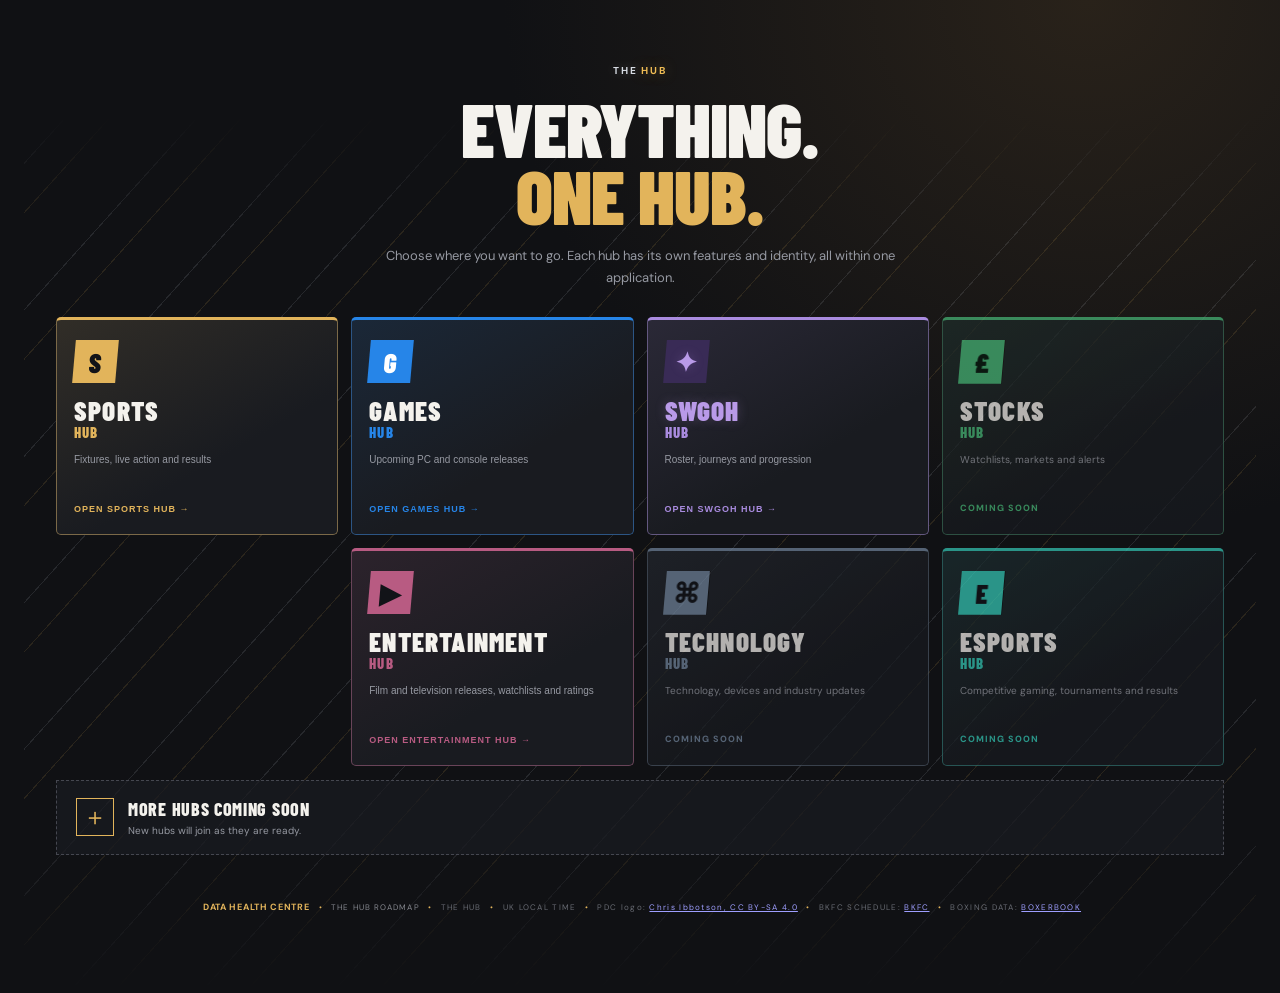
==== commit 55d50fa4: "Add Esports Hub launch tile" ====
--- a/index.html
+++ b/index.html
@@ -76,6 +76,9 @@
           </button>
           <article class="hub-selection-tile technology-hub-tile is-coming" aria-label="Technology Hub coming soon">
             <span class="hub-tile-mark technology-tile-mark" aria-hidden="true">⌘</span><span class="hub-tile-name"><strong>TECHNOLOGY</strong><small>HUB</small></span><span class="hub-tile-description">Technology, devices and industry updates</span><span class="hub-tile-open">COMING SOON</span>
+          </article>
+          <article class="hub-selection-tile esports-hub-tile is-coming" aria-label="Esports Hub coming soon">
+            <span class="hub-tile-mark esports-tile-mark" aria-hidden="true">E</span><span class="hub-tile-name"><strong>ESPORTS</strong><small>HUB</small></span><span class="hub-tile-description">Competitive gaming, tournaments and results</span><span class="hub-tile-open">COMING SOON</span>
           </article>
         </div>
         <section class="hub-selection-coming"><span class="hub-selection-coming-mark">＋</span><div><strong>More Hubs Coming Soon</strong><p>New hubs will join as they are ready.</p></div></section>
@@ -609,7 +612,7 @@
   <script src="./swgoh-app.js?v=20261112-04"></script>
   <script src="./sports-data.js?v=20261115-01"></script>
   <script src="./sports.js?v=20261111-04"></script>
-  <script src="./sports-hub.js?v=20261109-08"></script>
+  <script src="./sports-hub.js?v=20261115-01"></script>
   <script src="./sports-nav.js?v=20261111-03"></script>
   <script src="./sport-pages.js?v=20261109-06"></script>
   <script src="./speedway.js?v=20261111-02"></script>
--- a/styles.css
+++ b/styles.css
@@ -3612,7 +3612,7 @@
 .hub-selection-hero h1{font:900 clamp(48px,8vw,76px)/.88 'Barlow Condensed',sans-serif;text-transform:uppercase;letter-spacing:-1px;margin:16px 0}
 .hub-selection-hero h1 em{font-style:normal;color:var(--accent)}
 .hub-selection-hero p{max-width:540px;margin:0 auto;color:var(--muted);font-size:13px;line-height:1.7}
-.hub-selection-grid{display:grid;grid-template-columns:repeat(4,minmax(0,1fr));gap:13px}.entertainment-hub-tile{grid-column:2;--hub-tile-accent:#b85b82}.technology-hub-tile{grid-column:3;--hub-tile-accent:#71859c}.entertainment-tile-mark,.technology-tile-mark{color:#fff}
+.hub-selection-grid{display:grid;grid-template-columns:repeat(4,minmax(0,1fr));gap:13px}.entertainment-hub-tile{grid-column:2;--hub-tile-accent:#b85b82}.technology-hub-tile{grid-column:3;--hub-tile-accent:#71859c}.entertainment-tile-mark,.technology-tile-mark{color:#fff}.esports-hub-tile{grid-column:4;--hub-tile-accent:#35c9b7}.esports-tile-mark{background:#176b64;color:#e6fffb}
 .hub-selection-tile{appearance:none;display:flex;flex-direction:column;align-items:flex-start;min-width:0;min-height:218px;padding:20px 17px;text-align:left;background:linear-gradient(150deg,color-mix(in srgb,var(--hub-tile-accent) 12%,var(--panel)),var(--panel) 62%);border:1px solid color-mix(in srgb,var(--hub-tile-accent) 42%,var(--line));border-top:3px solid var(--hub-tile-accent);color:var(--text);border-radius:5px}
 button.hub-selection-tile{cursor:pointer;transition:transform .18s ease,border-color .18s ease,background .18s ease}
 button.hub-selection-tile:hover,button.hub-selection-tile:focus-visible{transform:translateY(-3px);border-color:var(--hub-tile-accent);outline:none}
@@ -3638,7 +3638,7 @@
 .hub-startup-settings h2{margin:8px 0;font:800 25px 'Barlow Condensed',sans-serif;text-transform:uppercase}
 .hub-startup-label{display:block;margin:14px 0 7px;color:var(--text);font-size:11px;font-weight:700}
 .hub-startup-settings select{max-width:360px}
-@media(max-width:900px){.hub-selection-grid{grid-template-columns:repeat(2,minmax(0,1fr))}.entertainment-hub-tile,.technology-hub-tile{grid-column:auto}}
+@media(max-width:900px){.hub-selection-grid{grid-template-columns:repeat(2,minmax(0,1fr))}.entertainment-hub-tile,.technology-hub-tile,.esports-hub-tile{grid-column:auto}}
 @media(max-width:520px){.hub-selection-grid{grid-template-columns:1fr 1fr;gap:9px}.hub-selection-tile{min-height:190px;padding:14px 12px}.hub-tile-mark{width:37px;height:37px;font-size:23px}.hub-tile-name strong{font-size:23px}.hub-tile-description{font-size:9px}}
 @media(max-width:360px){.hub-selection-grid{grid-template-columns:1fr}}
 
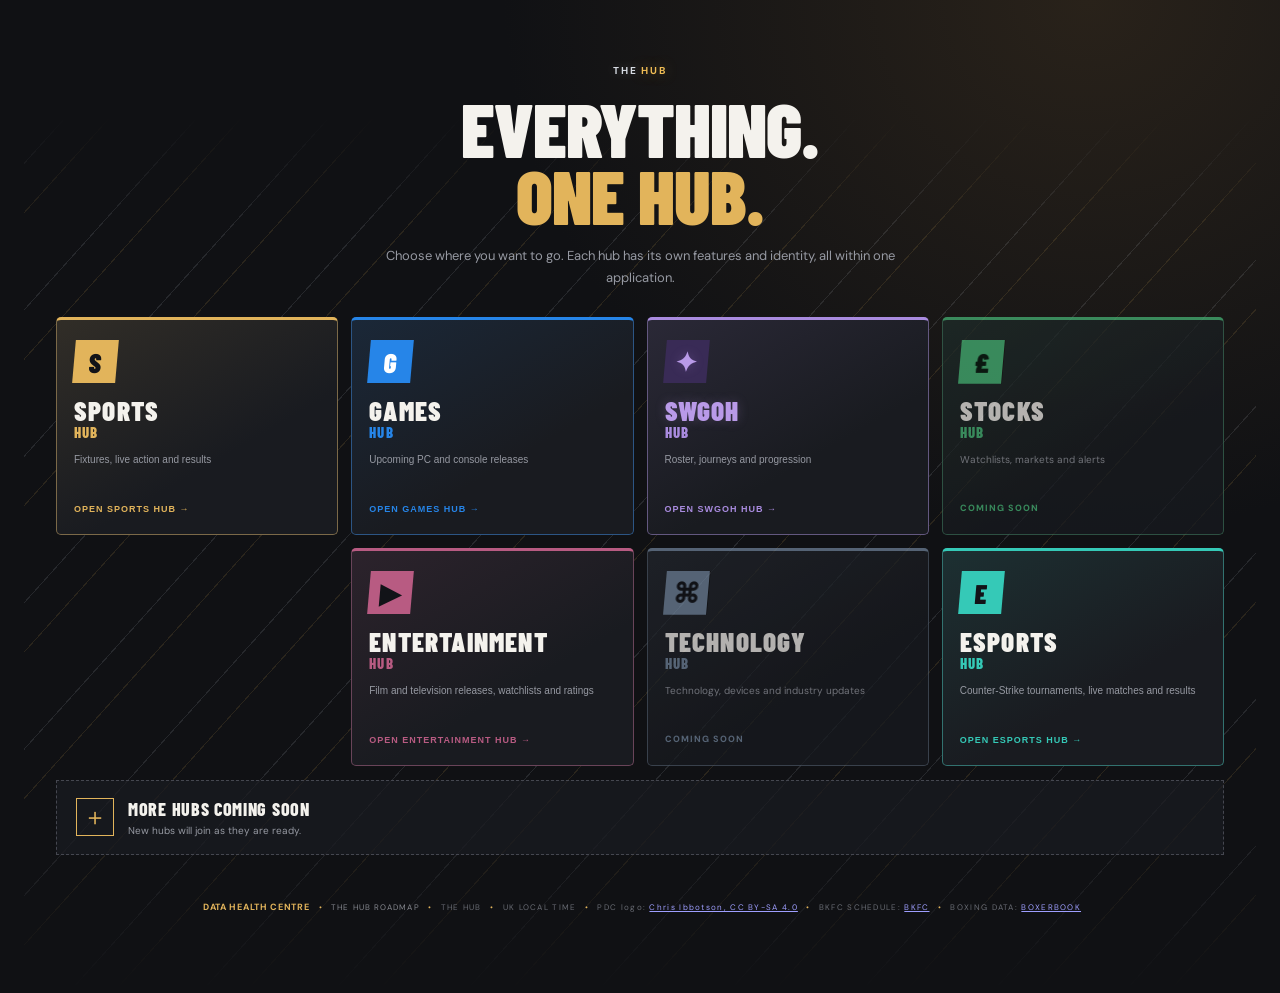
==== commit df4cba65: "Build Counter-Strike Esports Hub interface" ====
--- a/index.html
+++ b/index.html
@@ -19,7 +19,7 @@
           <span class="brand-wordmark"><strong id="brand-title">SPORTS</strong><small id="brand-subtitle">HUB</small></span>
           <span class="brand-switcher-caret" aria-hidden="true">⌄</span>
         </button>
-        <div id="mobile-calendar-menu" class="mobile-calendar-menu" hidden aria-label="Choose hub"><button type="button" data-screen="hub-selection-screen"><span class="brand-menu-mark hub-home-mark" aria-hidden="true">H</span><span class="calendar-menu-wordmark"><strong>THE HUB</strong></span></button><button type="button" data-screen="home-screen"><span class="brand-menu-mark sports-mark" aria-hidden="true">S</span><span class="calendar-menu-wordmark"><strong>SPORTS</strong><small>HUB</small></span></button><button type="button" data-screen="games-calendar-screen"><span class="brand-menu-mark games-mark" aria-hidden="true">G</span><span class="calendar-menu-wordmark"><strong>GAMES</strong><small>HUB</small></span></button><button type="button" data-screen="entertainment-hub-screen"><span class="brand-menu-mark entertainment-mark" aria-hidden="true">▶</span><span class="calendar-menu-wordmark"><strong>ENTERTAINMENT</strong><small>HUB</small></span></button><button type="button" data-screen="swgoh-hub-screen"><img class="brand-menu-logo swgoh-menu-logo" src="https://play-lh.googleusercontent.com/A6eqLfsKSxaqGXhweuxc57kkkL4RkCNPL3sWHwXJ52Li1Fuiu327nGz4NnWhVRa73HYWrLvtTcNi_VzxZzJ_1Ck%3Dw240-h480" alt="" loading="lazy"><span class="calendar-menu-wordmark"><strong>SWGOH</strong><small>HUB</small></span></button></div>
+        <div id="mobile-calendar-menu" class="mobile-calendar-menu" hidden aria-label="Choose hub"><button type="button" data-screen="hub-selection-screen"><span class="brand-menu-mark hub-home-mark" aria-hidden="true">H</span><span class="calendar-menu-wordmark"><strong>THE HUB</strong></span></button><button type="button" data-screen="home-screen"><span class="brand-menu-mark sports-mark" aria-hidden="true">S</span><span class="calendar-menu-wordmark"><strong>SPORTS</strong><small>HUB</small></span></button><button type="button" data-screen="games-calendar-screen"><span class="brand-menu-mark games-mark" aria-hidden="true">G</span><span class="calendar-menu-wordmark"><strong>GAMES</strong><small>HUB</small></span></button><button type="button" data-screen="entertainment-hub-screen"><span class="brand-menu-mark entertainment-mark" aria-hidden="true">▶</span><span class="calendar-menu-wordmark"><strong>ENTERTAINMENT</strong><small>HUB</small></span></button><button type="button" data-screen="esports-hub-screen"><span class="brand-menu-mark esports-menu-mark" aria-hidden="true">E</span><span class="calendar-menu-wordmark"><strong>ESPORTS</strong><small>HUB</small></span></button><button type="button" data-screen="swgoh-hub-screen"><img class="brand-menu-logo swgoh-menu-logo" src="https://play-lh.googleusercontent.com/A6eqLfsKSxaqGXhweuxc57kkkL4RkCNPL3sWHwXJ52Li1Fuiu327nGz4NnWhVRa73HYWrLvtTcNi_VzxZzJ_1Ck%3Dw240-h480" alt="" loading="lazy"><span class="calendar-menu-wordmark"><strong>SWGOH</strong><small>HUB</small></span></button></div>
       </div>
       <nav class="topbar-nav" aria-label="Main navigation">
         <button type="button" class="topbar-nav-item active" data-screen="home-screen"><span aria-hidden="true">⌂</span> HOME</button>
@@ -77,12 +77,54 @@
           <article class="hub-selection-tile technology-hub-tile is-coming" aria-label="Technology Hub coming soon">
             <span class="hub-tile-mark technology-tile-mark" aria-hidden="true">⌘</span><span class="hub-tile-name"><strong>TECHNOLOGY</strong><small>HUB</small></span><span class="hub-tile-description">Technology, devices and industry updates</span><span class="hub-tile-open">COMING SOON</span>
           </article>
-          <article class="hub-selection-tile esports-hub-tile is-coming" aria-label="Esports Hub coming soon">
-            <span class="hub-tile-mark esports-tile-mark" aria-hidden="true">E</span><span class="hub-tile-name"><strong>ESPORTS</strong><small>HUB</small></span><span class="hub-tile-description">Competitive gaming, tournaments and results</span><span class="hub-tile-open">COMING SOON</span>
-          </article>
+          <button type="button" class="hub-selection-tile esports-hub-tile" data-hub-screen="esports-hub-screen">
+            <span class="hub-tile-mark esports-tile-mark" aria-hidden="true">E</span><span class="hub-tile-name"><strong>ESPORTS</strong><small>HUB</small></span><span class="hub-tile-description">Counter-Strike tournaments, live matches and results</span><span class="hub-tile-open">OPEN ESPORTS HUB →</span>
+          </button>
         </div>
         <section class="hub-selection-coming"><span class="hub-selection-coming-mark">＋</span><div><strong>More Hubs Coming Soon</strong><p>New hubs will join as they are ready.</p></div></section>
       </section>
+<section id="esports-hub-screen" class="screen esports-hub-screen" aria-labelledby="esports-hub-title">
+  <div class="esports-hero">
+    <div class="esports-hero-copy">
+      <span class="eyebrow esports-eyebrow">THE ESPORTS HUB · COUNTER-STRIKE 2</span>
+      <h1 id="esports-hub-title">Counter-Strike.<br><em>Every major stage.</em></h1>
+      <p>Follow the premier CS2 circuit — tournaments, live matches, fixtures, results and the teams competing for the biggest titles.</p>
+      <div class="esports-hero-meta"><span>MAJORS & PREMIER EVENTS</span><span>UK LOCAL TIME</span><span id="esports-feed-status">CONNECTING TO TOURNAMENT DATA…</span></div>
+    </div><div class="esports-hero-mark" aria-hidden="true">CS2</div>
+  </div>
+  <div class="esports-toolbar">
+    <label class="esports-search"><span aria-hidden="true">⌕</span><input id="esports-search-input" type="search" placeholder="Search tournaments, teams or matches…" autocomplete="off"></label>
+    <button type="button" id="esports-refresh" class="esports-refresh">↻ REFRESH</button>
+  </div>
+  <nav class="esports-section-nav" aria-label="Counter-Strike sections">
+    <button type="button" data-esports-view="overview" aria-pressed="true">OVERVIEW</button>
+    <button type="button" data-esports-view="tournaments" aria-pressed="false">TOURNAMENTS</button>
+    <button type="button" data-esports-view="teams" aria-pressed="false">TEAMS</button>
+  </nav>
+  <section class="esports-content-section" id="esports-live-section">
+    <div class="esports-section-heading"><div><span class="eyebrow esports-eyebrow">ON NOW</span><h2>Live <em>matches.</em></h2></div><span class="esports-section-tag" id="esports-live-count">0 LIVE</span></div>
+    <div id="esports-live-matches" class="esports-match-grid"><p class="esports-empty">Loading live match data…</p></div>
+  </section>
+  <section class="esports-content-section" id="esports-upcoming-section">
+    <div class="esports-section-heading"><div><span class="eyebrow esports-eyebrow">NEXT UP</span><h2>Upcoming <em>tournaments.</em></h2></div><span class="esports-section-tag" id="esports-upcoming-count">0 EVENTS</span></div>
+    <div id="esports-upcoming-events" class="esports-tournament-grid"><p class="esports-empty">Loading the tournament calendar…</p></div>
+  </section>
+  <section class="esports-content-section" id="esports-results-section">
+    <div class="esports-section-heading"><div><span class="eyebrow esports-eyebrow">FINAL SCORES</span><h2>Recent <em>results.</em></h2></div><span class="esports-section-tag" id="esports-results-count">0 RESULTS</span></div>
+    <div id="esports-recent-results" class="esports-match-grid"><p class="esports-empty">No completed matches in the current data feed.</p></div>
+  </section>
+  <section class="esports-content-section" id="esports-tournaments-section" hidden>
+    <div class="esports-section-heading"><div><span class="eyebrow esports-eyebrow">THE CIRCUIT</span><h2>Tournament <em>centre.</em></h2></div><span class="esports-section-tag">MAJORS & PREMIER</span></div>
+    <div class="esports-filter-row" id="esports-organiser-filters"><button type="button" data-esports-organiser="all" aria-pressed="true">ALL ORGANISERS</button><button type="button" data-esports-organiser="valve">VALVE</button><button type="button" data-esports-organiser="esl">ESL / IEM</button><button type="button" data-esports-organiser="blast">BLAST</button><button type="button" data-esports-organiser="pgl">PGL</button><button type="button" data-esports-organiser="other">OTHER PREMIER</button></div>
+    <div id="esports-all-tournaments" class="esports-tournament-grid"></div>
+  </section>
+  <section class="esports-content-section" id="esports-teams-section" hidden>
+    <div class="esports-section-heading"><div><span class="eyebrow esports-eyebrow">COMPETITORS</span><h2>Team <em>profiles.</em></h2></div><span class="esports-section-tag">ROSTERS & FORM</span></div>
+    <div id="esports-team-grid" class="esports-team-grid"><p class="esports-empty">Team profiles will appear when verified roster data is available.</p></div>
+  </section>
+  <dialog id="esports-detail-dialog" class="esports-detail-dialog"><div class="esports-detail-heading"><div><span class="eyebrow esports-eyebrow">TOURNAMENT PROFILE</span><h2 id="esports-detail-title">Tournament</h2></div><button type="button" id="esports-detail-close" aria-label="Close tournament details">×</button></div><div id="esports-detail-content"></div></dialog>
+  <div class="esports-data-note"><strong>DATA INTEGRITY</strong><span>Only published fixtures, scores and roster information will be shown. Missing live data will be labelled rather than estimated.</span></div>
+</section>
 <section id="entertainment-hub-screen" class="screen entertainment-hub-screen" aria-labelledby="entertainment-hub-title">
   <div class="entertainment-hero">
     <div class="entertainment-hero-copy">
@@ -631,5 +673,6 @@
   <script src="./notifications.js?v=20261111-02"></script>
   <script src="./data-health.js?v=20261111-02"></script>
   <script src="./admin-updates.js?v=20261111-02"></script>
+  <script src="./esports-hub.js?v=20261123-01"></script>
 </body>
 </html>
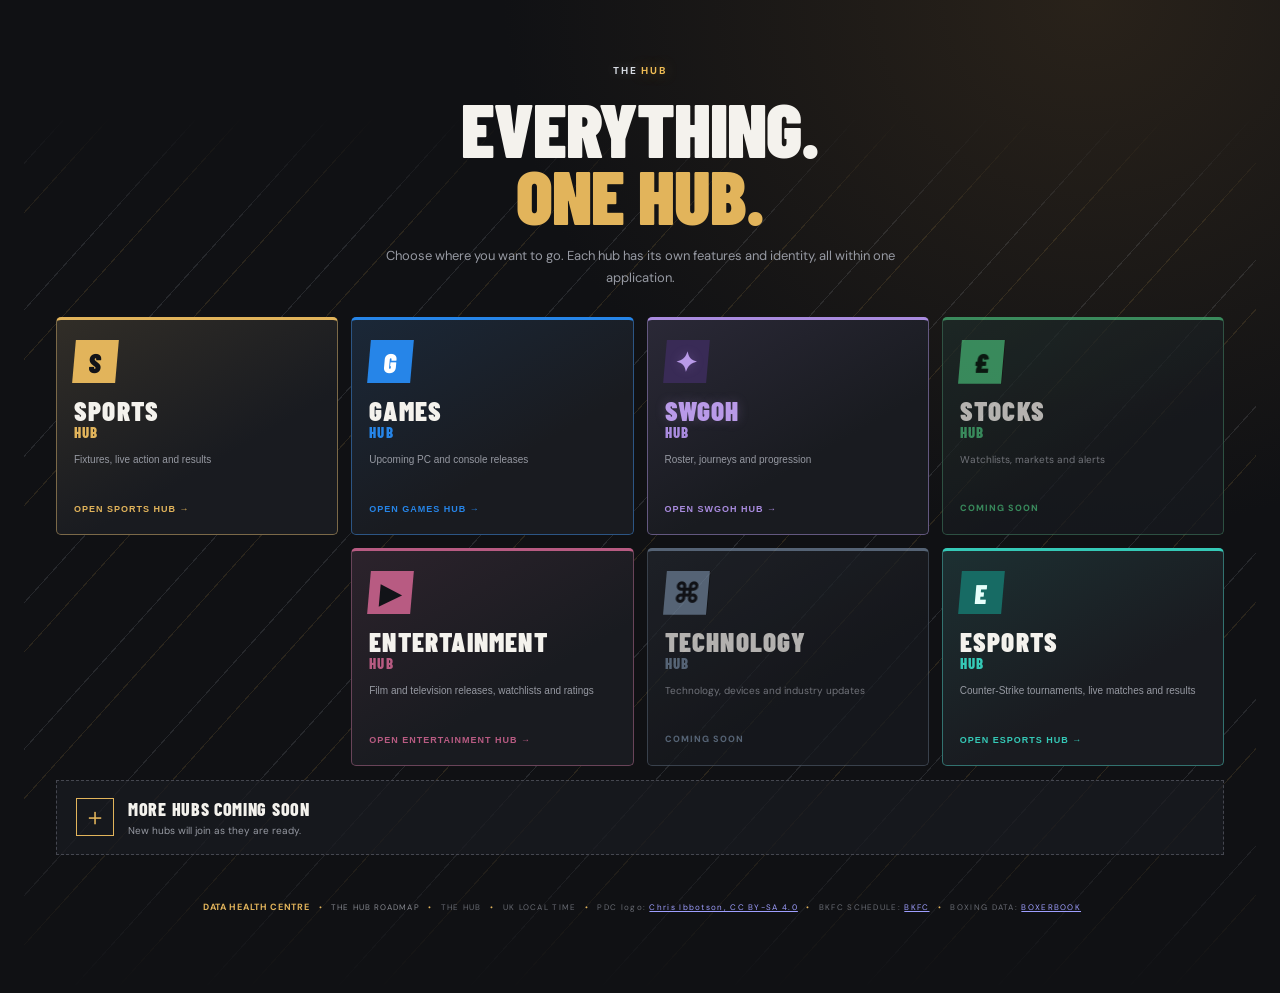
==== commit e8a44ad9: "Load Esports Hub stylesheet" ====
--- a/index.html
+++ b/index.html
@@ -9,6 +9,7 @@
   <link rel="stylesheet" href="./styles.css?v=20261112-14">
   <title>The Hub</title>
   <link rel="stylesheet" href="./swgoh.css?v=20261112-06">
+  <link rel="stylesheet" href="./esports-hub.css?v=20261123-01">
 </head>
 <body>
   <div class="app-shell">
--- a/esports-hub.css
+++ b/esports-hub.css
@@ -0,0 +1,13 @@
+
+/* Counter-Strike Esports Hub */
+.esports-hub-tile{grid-column:4;--hub-tile-accent:#35c9b7}.esports-tile-mark,.esports-menu-mark{background:#176b64;color:#e6fffb}
+.esports-mode{--accent:#35c9b7;--team-glow:#102b2b}.esports-mode .top-sport-selector,.esports-mode .games-platform-hub,.esports-mode .next-event-strip,.esports-mode .topbar-nav,.esports-mode .topbar-actions,.esports-mode .bottom-nav{display:none!important}.esports-mode .topbar{justify-content:flex-start}.esports-mode .brand-mark{background:#176b64;color:#e6fffb}
+.esports-hub-screen{padding-top:28px}.esports-hero{position:relative;overflow:hidden;display:flex;justify-content:space-between;align-items:center;min-height:245px;padding:30px;border:1px solid #24534f;background:linear-gradient(110deg,rgba(22,107,100,.28),rgba(25,27,32,.96) 66%),var(--panel)}.esports-hero-copy{position:relative;z-index:1;max-width:600px}.esports-eyebrow{color:#55d9c8}.esports-hero h1{font:900 clamp(48px,8vw,76px)/.9 'Barlow Condensed',sans-serif;text-transform:uppercase;letter-spacing:-1px;margin:15px 0}.esports-hero h1 em{font-style:normal;color:#55d9c8}.esports-hero p{max-width:510px;color:#b6c2c0;font-size:13px;line-height:1.7}.esports-hero-meta{display:flex;gap:16px;flex-wrap:wrap;margin-top:22px;color:#9fb4b1;font-size:9px;letter-spacing:1.2px}.esports-hero-mark{font:900 clamp(72px,13vw,145px)/1 'Barlow Condensed',sans-serif;color:rgba(85,217,200,.12);letter-spacing:-8px;transform:skew(-8deg);padding-right:12px}
+.esports-toolbar{display:flex;gap:10px;margin:18px 0 12px}.esports-search{display:flex;align-items:center;gap:10px;flex:1;min-width:0;padding:0 13px;border:1px solid var(--line);background:var(--panel);color:#55d9c8}.esports-search input{width:100%;min-width:0;padding:13px 0;border:0;outline:0;background:transparent;color:var(--text);font:12px 'DM Sans',sans-serif}.esports-refresh{padding:0 15px;border:1px solid #286d65;background:#153b38;color:#b9fff5;font-size:9px;font-weight:800;letter-spacing:1px;cursor:pointer}
+.esports-section-nav{display:flex;gap:5px;border-bottom:1px solid var(--line);margin:12px 0 24px}.esports-section-nav button,.esports-filter-row button{padding:12px 14px;border:0;border-bottom:2px solid transparent;background:transparent;color:var(--muted);font-size:9px;font-weight:800;letter-spacing:1.1px;cursor:pointer}.esports-section-nav button[aria-pressed=true],.esports-filter-row button[aria-pressed=true]{color:#55d9c8;border-bottom-color:#35c9b7}
+.esports-content-section{margin:28px 0}.esports-section-heading{display:flex;align-items:end;justify-content:space-between;gap:10px;margin:0 0 14px}.esports-section-heading h2{font:800 30px 'Barlow Condensed',sans-serif;text-transform:uppercase;margin:5px 0 0}.esports-section-heading h2 em{font-style:normal;color:#55d9c8}.esports-section-tag{padding:7px 9px;border:1px solid var(--line);color:#9eb2af;font-size:9px;letter-spacing:1px;white-space:nowrap}
+.esports-match-grid,.esports-tournament-grid,.esports-team-grid{display:grid;grid-template-columns:repeat(2,minmax(0,1fr));gap:11px}.esports-match-card,.esports-tournament-card,.esports-team-card{min-width:0;padding:15px;background:var(--panel);border:1px solid var(--line);border-left:3px solid #287e74}.esports-match-top,.esports-tournament-top{display:flex;align-items:center;justify-content:space-between;gap:8px;color:#8fa7a3;font-size:9px;letter-spacing:.8px}.esports-live-pill{color:#ff7777;font-weight:900;letter-spacing:1px}.esports-match-teams{display:grid;grid-template-columns:1fr auto 1fr;gap:8px;align-items:center;margin:17px 0 12px}.esports-match-team{font-size:13px;font-weight:800;overflow-wrap:anywhere}.esports-match-team:last-child{text-align:right}.esports-match-score{font:800 22px 'Barlow Condensed',sans-serif;color:#55d9c8;white-space:nowrap}.esports-match-foot,.esports-tournament-foot{display:flex;justify-content:space-between;gap:8px;flex-wrap:wrap;color:var(--muted);font-size:10px}.esports-tournament-card{border-left-color:#35c9b7;cursor:pointer;transition:border-color .15s,transform .15s}.esports-tournament-card:hover{border-color:#35c9b7;transform:translateY(-2px)}.esports-tournament-card h3{font:800 23px 'Barlow Condensed',sans-serif;text-transform:uppercase;margin:15px 0 5px}.esports-tournament-card p{min-height:30px;color:var(--muted);font-size:11px;line-height:1.5}.esports-tournament-tier{color:#55d9c8;font-size:9px;font-weight:800;letter-spacing:1px}.esports-team-card{display:flex;align-items:center;gap:12px}.esports-team-mark{width:42px;height:42px;display:grid;place-items:center;flex:none;background:#1d3533;color:#8cf2e5;font:800 17px 'Barlow Condensed',sans-serif}.esports-team-card strong{display:block;font-size:12px}.esports-team-card small{display:block;margin-top:4px;color:var(--muted);font-size:10px}
+.esports-empty{grid-column:1/-1;padding:22px;border:1px dashed #3a4b49;background:rgba(25,27,32,.65);color:#9ba9a6;font-size:12px;line-height:1.7;text-align:center}.esports-filter-row{display:flex;gap:3px;flex-wrap:wrap;margin:-2px 0 14px;border-bottom:1px solid var(--line)}.esports-data-note{display:flex;gap:12px;padding:13px 15px;border:1px solid #29413e;background:#14211f;color:#9db5b1;font-size:10px;line-height:1.6}.esports-data-note strong{flex:none;color:#55d9c8;letter-spacing:1px}
+.esports-detail-dialog{width:min(720px,calc(100% - 28px));max-height:85vh;overflow:auto;padding:22px;background:#191b20;color:var(--text);border:1px solid #347c73;border-radius:4px}.esports-detail-dialog::backdrop{background:rgba(0,0,0,.75);backdrop-filter:blur(4px)}.esports-detail-heading{display:flex;justify-content:space-between;gap:12px;align-items:start;border-bottom:1px solid var(--line);padding-bottom:13px;margin-bottom:16px}.esports-detail-heading h2{font:800 30px 'Barlow Condensed',sans-serif;text-transform:uppercase;margin:5px 0}.esports-detail-heading button{border:0;background:transparent;color:var(--text);font-size:28px;cursor:pointer}.esports-detail-block{margin:15px 0}.esports-detail-block h3{font:700 19px 'Barlow Condensed',sans-serif;text-transform:uppercase;color:#55d9c8}.esports-detail-block p,.esports-detail-block li{color:#b5bfbd;font-size:12px;line-height:1.7}.esports-detail-block ul{padding-left:20px}
+@media(max-width:650px){.esports-hero{min-height:220px;padding:22px}.esports-hero-mark{font-size:65px;letter-spacing:-4px}.esports-hero h1{font-size:48px}.esports-hero-meta{gap:9px;font-size:8px}.esports-match-grid,.esports-tournament-grid,.esports-team-grid{grid-template-columns:1fr}.esports-section-nav button{padding:11px 9px;font-size:8px}.esports-toolbar{gap:6px}.esports-refresh{padding:0 9px}.esports-section-heading h2{font-size:27px}}
+@media(max-width:900px){.esports-hub-tile{grid-column:auto}}
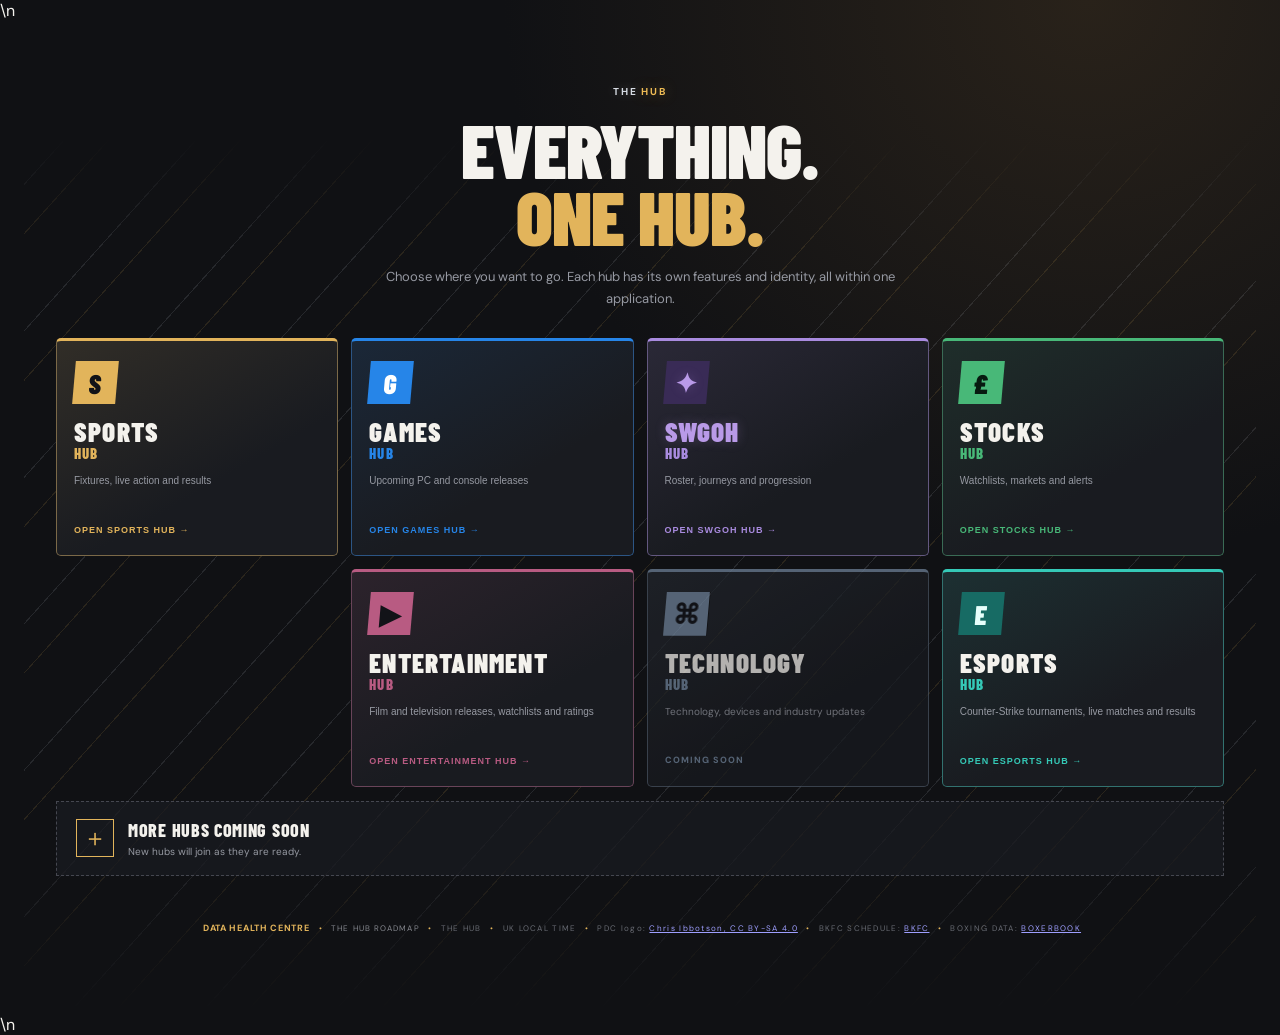
==== commit bf76981b: "Add Stocks Hub demo screen and navigation" ====
--- a/index.html
+++ b/index.html
@@ -10,7 +10,7 @@
   <title>The Hub</title>
   <link rel="stylesheet" href="./swgoh.css?v=20261112-06">
   <link rel="stylesheet" href="./esports-hub.css?v=20261123-01">
-</head>
+  <link rel="stylesheet" href="./stocks-hub.css?v=20261125-01">\n</head>
 <body>
   <div class="app-shell">
     <header class="topbar">
@@ -20,7 +20,7 @@
           <span class="brand-wordmark"><strong id="brand-title">SPORTS</strong><small id="brand-subtitle">HUB</small></span>
           <span class="brand-switcher-caret" aria-hidden="true">⌄</span>
         </button>
-        <div id="mobile-calendar-menu" class="mobile-calendar-menu" hidden aria-label="Choose hub"><button type="button" data-screen="hub-selection-screen"><span class="brand-menu-mark hub-home-mark" aria-hidden="true">H</span><span class="calendar-menu-wordmark"><strong>THE HUB</strong></span></button><button type="button" data-screen="home-screen"><span class="brand-menu-mark sports-mark" aria-hidden="true">S</span><span class="calendar-menu-wordmark"><strong>SPORTS</strong><small>HUB</small></span></button><button type="button" data-screen="games-calendar-screen"><span class="brand-menu-mark games-mark" aria-hidden="true">G</span><span class="calendar-menu-wordmark"><strong>GAMES</strong><small>HUB</small></span></button><button type="button" data-screen="entertainment-hub-screen"><span class="brand-menu-mark entertainment-mark" aria-hidden="true">▶</span><span class="calendar-menu-wordmark"><strong>ENTERTAINMENT</strong><small>HUB</small></span></button><button type="button" data-screen="esports-hub-screen"><span class="brand-menu-mark esports-menu-mark" aria-hidden="true">E</span><span class="calendar-menu-wordmark"><strong>ESPORTS</strong><small>HUB</small></span></button><button type="button" data-screen="swgoh-hub-screen"><img class="brand-menu-logo swgoh-menu-logo" src="https://play-lh.googleusercontent.com/A6eqLfsKSxaqGXhweuxc57kkkL4RkCNPL3sWHwXJ52Li1Fuiu327nGz4NnWhVRa73HYWrLvtTcNi_VzxZzJ_1Ck%3Dw240-h480" alt="" loading="lazy"><span class="calendar-menu-wordmark"><strong>SWGOH</strong><small>HUB</small></span></button></div>
+        <div id="mobile-calendar-menu" class="mobile-calendar-menu" hidden aria-label="Choose hub"><button type="button" data-screen="hub-selection-screen"><span class="brand-menu-mark hub-home-mark" aria-hidden="true">H</span><span class="calendar-menu-wordmark"><strong>THE HUB</strong></span></button><button type="button" data-screen="home-screen"><span class="brand-menu-mark sports-mark" aria-hidden="true">S</span><span class="calendar-menu-wordmark"><strong>SPORTS</strong><small>HUB</small></span></button><button type="button" data-screen="games-calendar-screen"><span class="brand-menu-mark games-mark" aria-hidden="true">G</span><span class="calendar-menu-wordmark"><strong>GAMES</strong><small>HUB</small></span></button><button type="button" data-screen="entertainment-hub-screen"><span class="brand-menu-mark entertainment-mark" aria-hidden="true">▶</span><span class="calendar-menu-wordmark"><strong>ENTERTAINMENT</strong><small>HUB</small></span></button><button type="button" data-screen="esports-hub-screen"><span class="brand-menu-mark esports-menu-mark" aria-hidden="true">E</span><span class="calendar-menu-wordmark"><strong>ESPORTS</strong><small>HUB</small></span></button><button type="button" data-screen="stocks-hub-screen"><span class="brand-menu-mark stocks-menu-mark">£</span><span class="calendar-menu-wordmark"><strong>STOCKS</strong><small>HUB</small></span></button><button type="button" data-screen="swgoh-hub-screen"><img class="brand-menu-logo swgoh-menu-logo" src="https://play-lh.googleusercontent.com/A6eqLfsKSxaqGXhweuxc57kkkL4RkCNPL3sWHwXJ52Li1Fuiu327nGz4NnWhVRa73HYWrLvtTcNi_VzxZzJ_1Ck%3Dw240-h480" alt="" loading="lazy"><span class="calendar-menu-wordmark"><strong>SWGOH</strong><small>HUB</small></span></button></div>
       </div>
       <nav class="topbar-nav" aria-label="Main navigation">
         <button type="button" class="topbar-nav-item active" data-screen="home-screen"><span aria-hidden="true">⌂</span> HOME</button>
@@ -69,9 +69,9 @@
           <button type="button" class="hub-selection-tile swgoh-hub-tile" data-hub-screen="swgoh-hub-screen">
             <span class="hub-tile-mark swgoh-tile-mark" aria-hidden="true">✦</span><span class="hub-tile-name"><strong>SWGOH</strong><small>HUB</small></span><span class="hub-tile-description">Roster, journeys and progression</span><span class="hub-tile-open">OPEN SWGOH HUB →</span>
           </button>
-          <article class="hub-selection-tile stock-hub-tile is-coming" aria-label="Stocks Hub coming soon">
-            <span class="hub-tile-mark stock-tile-mark" aria-hidden="true">£</span><span class="hub-tile-name"><strong>STOCKS</strong><small>HUB</small></span><span class="hub-tile-description">Watchlists, markets and alerts</span><span class="hub-tile-open">COMING SOON</span>
-          </article>
+          <button type="button" class="hub-selection-tile stock-hub-tile" data-hub-screen="stocks-hub-screen" data-screen="stocks-hub-screen" aria-label="Open Stocks Hub">
+            <span class="hub-tile-mark stock-tile-mark" aria-hidden="true">£</span><span class="hub-tile-name"><strong>STOCKS</strong><small>HUB</small></span><span class="hub-tile-description">Watchlists, markets and alerts</span><span class="hub-tile-open">OPEN STOCKS HUB →</span>
+          </button>
           <button type="button" class="hub-selection-tile entertainment-hub-tile" data-hub-screen="entertainment-hub-screen">
             <span class="hub-tile-mark entertainment-tile-mark" aria-hidden="true">▶</span><span class="hub-tile-name"><strong>ENTERTAINMENT</strong><small>HUB</small></span><span class="hub-tile-description">Film and television releases, watchlists and ratings</span><span class="hub-tile-open">OPEN ENTERTAINMENT HUB →</span>
           </button>
@@ -616,7 +616,53 @@
         <div class="swgoh-news" id="news" aria-label="Tracker updates"></div>
         <nav class="nav swgoh-section-nav" id="nav" aria-label="SWGOH tracker sections"></nav>
       <div class="swgoh-workspace">
-          <main class="main swgoh-main" id="app"></main>
+          <main class="main swgoh-main" id="app">
+<section id="stocks-hub-screen" class="screen stocks-hub-screen" aria-labelledby="stocks-hub-title">
+  <div class="stocks-hero">
+    <div class="stocks-hero-copy">
+      <span class="eyebrow stocks-eyebrow">THE STOCKS HUB · UK & US MARKETS</span>
+      <h1 id="stocks-hub-title">Markets.<br><em>In focus.</em></h1>
+      <p>Follow shares, funds, indices, commodities and currencies across the UK and US markets.</p>
+      <div class="stocks-hero-meta"><span>UK · US</span><span>DELAYED DATA MODEL</span><span id="stocks-data-updated">DEMO DATA · NOT LIVE</span></div>
+    </div><div class="stocks-hero-mark" aria-hidden="true">£$</div>
+  </div>
+  <div class="stocks-demo-banner" role="note"><strong>DEMO DATA</strong><span>All prices, movements, charts, news and events on this test release are illustrative examples, not real market quotes or investment information.</span></div>
+  <div class="stocks-toolbar">
+    <label class="stocks-search"><span aria-hidden="true">⌕</span><input id="stocks-search-input" type="search" placeholder="Search shares, ETFs, indices, commodities or currencies…" autocomplete="off"></label>
+    <button type="button" id="stocks-refresh" class="stocks-refresh">↻ RESET DEMO</button>
+  </div>
+  <nav class="stocks-section-nav" aria-label="Stocks Hub sections">
+    <button type="button" data-stocks-view="overview" aria-pressed="true">OVERVIEW</button>
+    <button type="button" data-stocks-view="watchlists" aria-pressed="false">WATCHLISTS</button>
+    <button type="button" data-stocks-view="discover" aria-pressed="false">DISCOVER</button>
+    <button type="button" data-stocks-view="news" aria-pressed="false">NEWS & CALENDAR</button>
+  </nav>
+  <section id="stocks-overview-view" class="stocks-view">
+    <div class="stocks-section-heading"><div><span class="eyebrow stocks-eyebrow">MARKET PULSE</span><h2>Market <em>overview.</em></h2></div><span class="stocks-section-tag">ILLUSTRATIVE SNAPSHOT</span></div>
+    <div id="stocks-index-grid" class="stocks-index-grid"></div>
+    <div class="stocks-market-status-grid"><article class="stocks-status-card"><span>🇬🇧 LONDON</span><strong>MARKET CLOSED</strong><small>Example status · LSE session</small></article><article class="stocks-status-card"><span>🇺🇸 NEW YORK</span><strong>MARKET CLOSED</strong><small>Example status · NYSE / NASDAQ</small></article></div>
+    <div class="stocks-dashboard-columns">
+      <section class="stocks-panel"><div class="stocks-section-heading compact"><div><span class="eyebrow stocks-eyebrow">YOUR ASSETS</span><h2>My <em>watchlists.</em></h2></div><button type="button" class="stocks-text-button" data-stocks-view="watchlists">VIEW ALL →</button></div><div id="stocks-watchlist-preview" class="stocks-asset-list"></div></section>
+      <section class="stocks-panel"><div class="stocks-section-heading compact"><div><span class="eyebrow stocks-eyebrow">TODAY'S MOVEMENT</span><h2>Market <em>movers.</em></h2></div><span class="stocks-section-tag">DEMO</span></div><div id="stocks-movers" class="stocks-movers-list"></div></section>
+    </div>
+  </section>
+  <section id="stocks-watchlists-view" class="stocks-view" hidden>
+    <div class="stocks-section-heading"><div><span class="eyebrow stocks-eyebrow">YOUR TRACKED ASSETS</span><h2>My <em>watchlists.</em></h2></div></div>
+    <div class="stocks-watchlist-tabs"><button type="button" data-watchlist="combined" aria-pressed="true">ALL ASSETS</button><button type="button" data-watchlist="uk" aria-pressed="false">🇬🇧 UK WATCHLIST</button><button type="button" data-watchlist="us" aria-pressed="false">🇺🇸 US WATCHLIST</button></div>
+    <div id="stocks-watchlist-full" class="stocks-asset-list stocks-asset-list-full"></div>
+  </section>
+  <section id="stocks-discover-view" class="stocks-view" hidden>
+    <div class="stocks-section-heading"><div><span class="eyebrow stocks-eyebrow">EXPLORE THE MARKETS</span><h2>Discover <em>assets.</em></h2></div></div>
+    <div class="stocks-category-filters"><button type="button" data-asset-filter="all" aria-pressed="true">ALL</button><button type="button" data-asset-filter="share">SHARES</button><button type="button" data-asset-filter="etf">ETFs</button><button type="button" data-asset-filter="index">INDICES</button><button type="button" data-asset-filter="commodity">COMMODITIES</button><button type="button" data-asset-filter="currency">CURRENCIES</button></div>
+    <div id="stocks-discover-results" class="stocks-discover-grid"></div>
+  </section>
+  <section id="stocks-news-view" class="stocks-view" hidden>
+    <div class="stocks-section-heading"><div><span class="eyebrow stocks-eyebrow">WHAT'S HAPPENING</span><h2>News & <em>calendar.</em></h2></div></div>
+    <div class="stocks-dashboard-columns"><section class="stocks-panel"><h3>MARKET NEWS <span class="stocks-demo-chip">DEMO</span></h3><div id="stocks-news-list" class="stocks-news-list"></div></section><section class="stocks-panel"><h3>UPCOMING EVENTS <span class="stocks-demo-chip">DEMO</span></h3><div id="stocks-calendar-list" class="stocks-news-list"></div></section></div>
+  </section>
+  <dialog id="stocks-asset-dialog" class="stocks-detail-dialog"><div class="stocks-detail-heading"><div><span class="eyebrow stocks-eyebrow">ASSET PROFILE · DEMO</span><h2 id="stocks-detail-title">Asset</h2></div><button type="button" id="stocks-detail-close" aria-label="Close asset profile">×</button></div><div id="stocks-detail-content"></div></dialog>
+</section>
+</main>
         </div>
 
       </div>
@@ -674,6 +720,6 @@
   <script src="./notifications.js?v=20261111-02"></script>
   <script src="./data-health.js?v=20261111-02"></script>
   <script src="./admin-updates.js?v=20261111-02"></script>
-  <script src="./esports-hub.js?v=20261123-01"></script>
+  <script src="./esports-hub.js?v=20261123-01"></script>\n  <script src="./stocks-hub.js?v=20261125-01"></script>
 </body>
 </html>
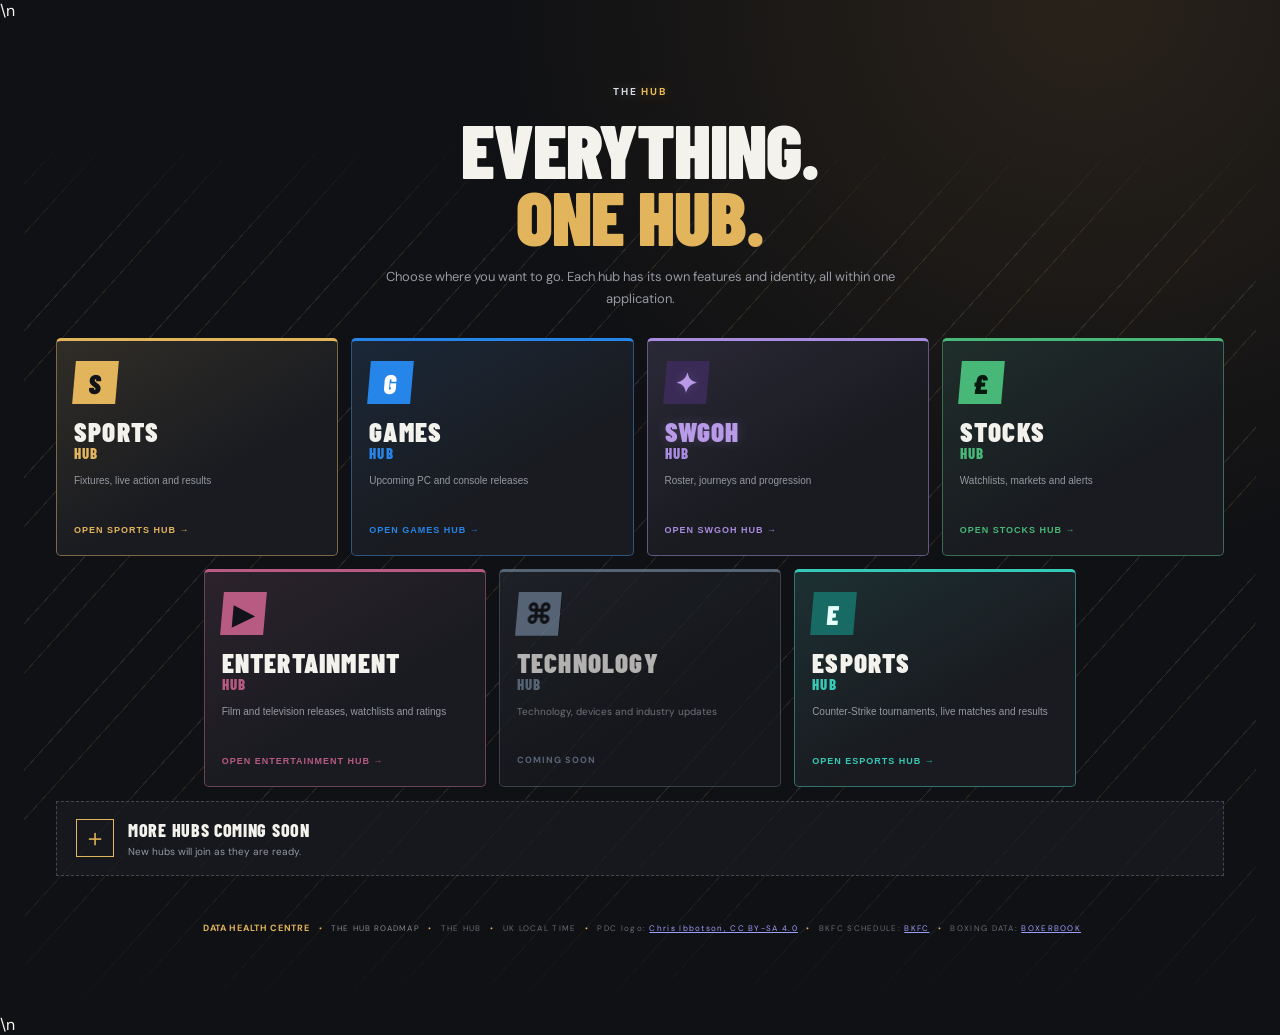
==== commit cd6aba03: "Fix Stocks Hub screen nesting" ====
--- a/index.html
+++ b/index.html
@@ -87,10 +87,10 @@
 <section id="esports-hub-screen" class="screen esports-hub-screen" aria-labelledby="esports-hub-title">
   <div class="esports-hero">
     <div class="esports-hero-copy">
-      <span class="eyebrow esports-eyebrow">THE ESPORTS HUB · COUNTER-STRIKE 2</span>
+      <span class="eyebrow esports-eyebrow">DEMO DATA · ESPORTS HUB · COUNTER-STRIKE 2</span>
       <h1 id="esports-hub-title">Counter-Strike.<br><em>Every major stage.</em></h1>
       <p>Follow the premier CS2 circuit — tournaments, live matches, fixtures, results and the teams competing for the biggest titles.</p>
-      <div class="esports-hero-meta"><span>MAJORS & PREMIER EVENTS</span><span>UK LOCAL TIME</span><span id="esports-feed-status">CONNECTING TO TOURNAMENT DATA…</span></div>
+      <div class="esports-hero-meta"><span>MAJORS & PREMIER EVENTS</span><span>UK LOCAL TIME</span><span class="esports-demo-label">SAMPLE FIXTURES · NOT LIVE</span><span id="esports-feed-status">CONNECTING TO TOURNAMENT DATA…</span></div>
     </div><div class="esports-hero-mark" aria-hidden="true">CS2</div>
   </div>
   <div class="esports-toolbar">
@@ -617,6 +617,11 @@
         <nav class="nav swgoh-section-nav" id="nav" aria-label="SWGOH tracker sections"></nav>
       <div class="swgoh-workspace">
           <main class="main swgoh-main" id="app">
+</main>
+        </div>
+
+      </div>
+    </section>
 <section id="stocks-hub-screen" class="screen stocks-hub-screen" aria-labelledby="stocks-hub-title">
   <div class="stocks-hero">
     <div class="stocks-hero-copy">
@@ -662,11 +667,6 @@
   </section>
   <dialog id="stocks-asset-dialog" class="stocks-detail-dialog"><div class="stocks-detail-heading"><div><span class="eyebrow stocks-eyebrow">ASSET PROFILE · DEMO</span><h2 id="stocks-detail-title">Asset</h2></div><button type="button" id="stocks-detail-close" aria-label="Close asset profile">×</button></div><div id="stocks-detail-content"></div></dialog>
 </section>
-</main>
-        </div>
-
-      </div>
-    </section>
     <section id="swgoh-roadmap-screen" class="screen swgoh-roadmap-screen" aria-labelledby="swgoh-roadmap-title">
       <div class="swgoh-roadmap-page">
         <div class="page-intro"><span class="eyebrow swgoh-eyebrow">SWGOH HUB · TRACKER ROADMAP</span><h1 id="swgoh-roadmap-title">SWGOH Tracker <em>roadmap.</em></h1><p>Tracker release history and planned improvements. This roadmap is available only while viewing the SWGOH Hub.</p></div>
--- a/styles.css
+++ b/styles.css
@@ -3902,3 +3902,23 @@
 .hub-image-history-row>b{font-size:9px;color:var(--muted)}
 .hub-image-report-alert{padding:11px;border:1px solid rgba(231,189,112,.45);background:rgba(231,189,112,.07);color:#e7bd70;font-size:9px;font-weight:800;letter-spacing:.5px;line-height:1.6}
 @media(max-width:600px){.hub-image-report-stats{grid-template-columns:repeat(2,minmax(0,1fr))}.hub-image-report-coverage-grid{grid-template-columns:1fr}.hub-image-report-asset{grid-template-columns:minmax(0,1fr) auto}.hub-image-report-asset span{grid-column:1/-1;grid-row:2}.hub-image-history-row{grid-template-columns:minmax(0,1fr) auto}.hub-image-history-row>small{grid-column:1/-1}}
+
+
+/* The Hub selector: centre the three-tile second row beneath the four-tile first row. */
+@media (min-width: 901px) {
+  .hub-selection-grid {
+    grid-template-columns: repeat(8, minmax(0, 1fr));
+  }
+  .hub-selection-grid > .hub-selection-tile {
+    grid-column: span 2;
+  }
+  .hub-selection-grid > .entertainment-hub-tile {
+    grid-column: 2 / span 2;
+  }
+  .hub-selection-grid > .technology-hub-tile {
+    grid-column: 4 / span 2;
+  }
+  .hub-selection-grid > .esports-hub-tile {
+    grid-column: 6 / span 2;
+  }
+}
--- a/stocks-hub.css
+++ b/stocks-hub.css
@@ -0,0 +1,10 @@
+
+/* Stocks Hub — green market-terminal visual system */
+.stock-hub-tile{--hub-tile-accent:#48b878}.stocks-menu-mark{background:#24583a;color:#e8fff0}.stocks-mode{--accent:#48b878;--team-glow:#14281c}.stocks-mode .top-sport-selector,.stocks-mode .games-platform-hub,.stocks-mode .next-event-strip,.stocks-mode .topbar-nav,.stocks-mode .topbar-actions,.stocks-mode .bottom-nav{display:none!important}.stocks-mode .topbar{justify-content:flex-start}.stocks-mode .brand-mark{background:#24583a;color:#e8fff0}
+.stocks-hub-screen{padding-top:28px}.stocks-hero{position:relative;overflow:hidden;display:flex;align-items:center;justify-content:space-between;min-height:245px;padding:30px;border:1px solid #31533d;background:linear-gradient(110deg,rgba(47,126,75,.28),rgba(25,27,32,.96) 66%),var(--panel)}.stocks-hero-copy{position:relative;z-index:1;max-width:610px}.stocks-eyebrow{color:#73d494}.stocks-hero h1{font:900 clamp(48px,8vw,76px)/.9 'Barlow Condensed',sans-serif;text-transform:uppercase;letter-spacing:-1px;margin:15px 0}.stocks-hero h1 em{font-style:normal;color:#73d494}.stocks-hero p{max-width:510px;color:#bdc8bf;font-size:13px;line-height:1.7}.stocks-hero-meta{display:flex;gap:16px;flex-wrap:wrap;margin-top:22px;color:#a5b9aa;font-size:9px;letter-spacing:1.2px}.stocks-hero-mark{font:900 clamp(80px,14vw,155px)/1 'Barlow Condensed',sans-serif;color:rgba(115,212,148,.13);letter-spacing:-10px;transform:skew(-8deg);padding-right:12px}
+.stocks-demo-banner{display:flex;gap:12px;align-items:center;margin:14px 0;padding:12px 15px;border:1px solid #806a36;background:#2a2417;color:#e2d2a8;font-size:11px;line-height:1.5}.stocks-demo-banner strong,.stocks-demo-chip{color:#f1c96b;font-size:9px;letter-spacing:1px;white-space:nowrap}.stocks-toolbar{display:flex;gap:10px;margin:18px 0 12px}.stocks-search{display:flex;align-items:center;gap:10px;flex:1;min-width:0;padding:0 13px;border:1px solid var(--line);background:var(--panel);color:#73d494}.stocks-search input{width:100%;min-width:0;padding:13px 0;border:0;outline:0;background:transparent;color:var(--text);font:12px 'DM Sans',sans-serif}.stocks-refresh{padding:0 15px;border:1px solid #376d49;background:#173322;color:#c5f4d2;font-size:9px;font-weight:800;letter-spacing:1px;cursor:pointer}
+.stocks-section-nav,.stocks-watchlist-tabs,.stocks-category-filters{display:flex;gap:4px;flex-wrap:wrap;border-bottom:1px solid var(--line);margin:12px 0 24px}.stocks-section-nav button,.stocks-watchlist-tabs button,.stocks-category-filters button{padding:12px 14px;border:0;border-bottom:2px solid transparent;background:transparent;color:var(--muted);font-size:9px;font-weight:800;letter-spacing:1px;cursor:pointer}.stocks-section-nav button[aria-pressed=true],.stocks-watchlist-tabs button[aria-pressed=true],.stocks-category-filters button[aria-pressed=true]{color:#73d494;border-bottom-color:#48b878}.stocks-view[hidden]{display:none}.stocks-section-heading{display:flex;align-items:end;justify-content:space-between;gap:10px;margin:28px 0 14px}.stocks-section-heading.compact{margin:0 0 14px}.stocks-section-heading h2{font:800 30px 'Barlow Condensed',sans-serif;text-transform:uppercase;margin:5px 0 0}.stocks-section-heading h2 em{font-style:normal;color:#73d494}.stocks-section-tag{padding:7px 9px;border:1px solid var(--line);color:#a3b4a8;font-size:9px;letter-spacing:1px;white-space:nowrap}
+.stocks-index-grid{display:grid;grid-template-columns:repeat(3,minmax(0,1fr));gap:10px}.stocks-index-card,.stocks-panel,.stocks-status-card,.stocks-discover-card{min-width:0;padding:15px;background:var(--panel);border:1px solid var(--line)}.stocks-index-card{display:flex;flex-direction:column;gap:5px;border-top:2px solid #397b50}.stocks-index-card>span,.stocks-index-card>small{color:var(--muted);font-size:9px;letter-spacing:.8px}.stocks-index-card>strong{font:800 21px 'Barlow Condensed',sans-serif}.stocks-index-card>b{font-size:19px;margin-top:7px}.stocks-index-card>b em{font-size:9px;color:var(--muted);font-style:normal}.stocks-index-card>i{font-size:10px;font-style:normal}.positive{color:#70d493!important}.negative{color:#e17d79!important}.stocks-market-status-grid{display:grid;grid-template-columns:1fr 1fr;gap:10px;margin-top:10px}.stocks-status-card{display:flex;flex-direction:column;gap:6px}.stocks-status-card>span{font-size:9px;color:var(--muted);letter-spacing:1px}.stocks-status-card>strong{font-size:12px;color:#e5c77b}.stocks-status-card>small{font-size:10px;color:var(--muted)}.stocks-dashboard-columns{display:grid;grid-template-columns:1fr 1fr;gap:12px;margin-top:24px}.stocks-panel h3{display:flex;align-items:center;justify-content:space-between;font:800 20px 'Barlow Condensed',sans-serif;margin:0 0 12px}.stocks-text-button,.stocks-profile-link{border:0;background:transparent;color:#73d494;font-size:9px;font-weight:800;letter-spacing:1px;cursor:pointer}.stocks-asset-list{display:grid;gap:7px}.stocks-asset-row{display:flex;align-items:center;gap:8px;padding:10px;background:#202329;border:1px solid #30343a}.stocks-asset-main{display:flex;align-items:center;gap:10px;flex:1;min-width:0;border:0;background:transparent;color:inherit;text-align:left;cursor:pointer}.stocks-asset-symbol{width:55px;flex:none;color:#73d494;font-size:11px;font-weight:800}.stocks-asset-name{display:flex;flex:1;min-width:0;flex-direction:column;gap:3px}.stocks-asset-name strong{font-size:11px;overflow:hidden;text-overflow:ellipsis;white-space:nowrap}.stocks-asset-name small,.stocks-asset-price small{font-size:9px;color:var(--muted)}.stocks-asset-price{display:flex;flex-direction:column;gap:3px;text-align:right;white-space:nowrap}.stocks-asset-price strong{font-size:11px}.stocks-remove{width:26px;height:26px;border:1px solid var(--line);background:transparent;color:#e58a84;cursor:pointer}.stocks-movers-list{display:grid;gap:0}.stocks-mover-row{display:flex;align-items:center;justify-content:space-between;gap:10px;padding:12px 0;border-bottom:1px solid var(--line)}.stocks-mover-row span{display:flex;flex-direction:column;gap:4px}.stocks-mover-row strong{font-size:11px}.stocks-mover-row small{font-size:9px;color:var(--muted)}.stocks-mover-row>b{font-size:11px}
+.stocks-discover-grid{display:grid;grid-template-columns:repeat(3,minmax(0,1fr));gap:10px}.stocks-discover-card{display:flex;flex-direction:column;gap:8px}.stocks-type-tag{color:#73d494;font-size:9px;font-weight:800;letter-spacing:1px}.stocks-discover-card h3{font:800 19px 'Barlow Condensed',sans-serif;margin:2px 0}.stocks-discover-card p{margin:0;color:var(--muted);font-size:10px}.stocks-discover-card>strong{font-size:17px}.stocks-discover-card>span:not(.stocks-type-tag){font-size:10px}.stocks-discover-card button,.stocks-profile-add{padding:9px;border:1px solid #376d49;background:#173322;color:#c5f4d2;font-size:9px;font-weight:800;letter-spacing:.7px;cursor:pointer}.stocks-discover-card .stocks-profile-link{border:0;background:transparent}.stocks-empty{padding:20px;border:1px dashed #39433c;color:var(--muted);font-size:12px;text-align:center}.stocks-news-list{display:grid;gap:0}.stocks-news-item{padding:13px 0;border-bottom:1px solid var(--line)}.stocks-news-item>span{display:block;color:#73d494;font-size:9px;letter-spacing:.8px;margin-bottom:6px}.stocks-news-item strong{font-size:12px}.stocks-news-item p{font-size:10px;line-height:1.6;color:var(--muted)}.stocks-detail-dialog{width:min(680px,calc(100% - 28px));max-height:85vh;overflow:auto;padding:22px;background:#191b20;color:var(--text);border:1px solid #397b50;border-radius:4px}.stocks-detail-dialog::backdrop{background:rgba(0,0,0,.75);backdrop-filter:blur(4px)}.stocks-detail-heading{display:flex;justify-content:space-between;gap:12px;align-items:start;border-bottom:1px solid var(--line);padding-bottom:13px;margin-bottom:16px}.stocks-detail-heading h2{font:800 30px 'Barlow Condensed',sans-serif;text-transform:uppercase;margin:5px 0}.stocks-detail-heading button{border:0;background:transparent;color:var(--text);font-size:28px;cursor:pointer}.stocks-profile-top{display:flex;flex-direction:column;gap:8px}.stocks-profile-top>b{font:800 35px 'Barlow Condensed',sans-serif}.stocks-profile-top>strong,.stocks-profile-top>span{font-size:11px}.stocks-chart-wrap{margin:20px 0;padding:15px;background:#202329;border:1px solid var(--line)}.stocks-chart-label,.stocks-chart-periods{color:var(--muted);font-size:9px;letter-spacing:1px}.stocks-chart-wrap svg{display:block;width:100%;height:130px;margin:12px 0}.stocks-profile-stats{display:grid;grid-template-columns:1fr 1fr;gap:8px}.stocks-profile-stats span{padding:10px;background:#202329;color:var(--muted);font-size:9px}.stocks-profile-stats strong{display:block;margin-top:5px;color:var(--text);font-size:11px}.stocks-profile-description,.stocks-demo-disclaimer{font-size:11px;line-height:1.7;color:#b5bfbd}.stocks-demo-disclaimer{padding:10px;border:1px solid #806a36;background:#2a2417;color:#e2d2a8}.stocks-profile-add{margin-top:10px}
+@media(max-width:760px){.stocks-index-grid{grid-template-columns:repeat(2,minmax(0,1fr))}.stocks-dashboard-columns{grid-template-columns:1fr}.stocks-discover-grid{grid-template-columns:repeat(2,minmax(0,1fr))}.stocks-hero{padding:22px}.stocks-hero-mark{font-size:70px}.stocks-hero h1{font-size:48px}}
+@media(max-width:480px){.stocks-index-grid,.stocks-market-status-grid,.stocks-discover-grid{grid-template-columns:1fr}.stocks-hero-mark{display:none}.stocks-demo-banner{align-items:flex-start}.stocks-section-nav button{padding:10px 8px;font-size:8px}.stocks-asset-symbol{width:45px}.stocks-asset-name strong{max-width:125px}}
